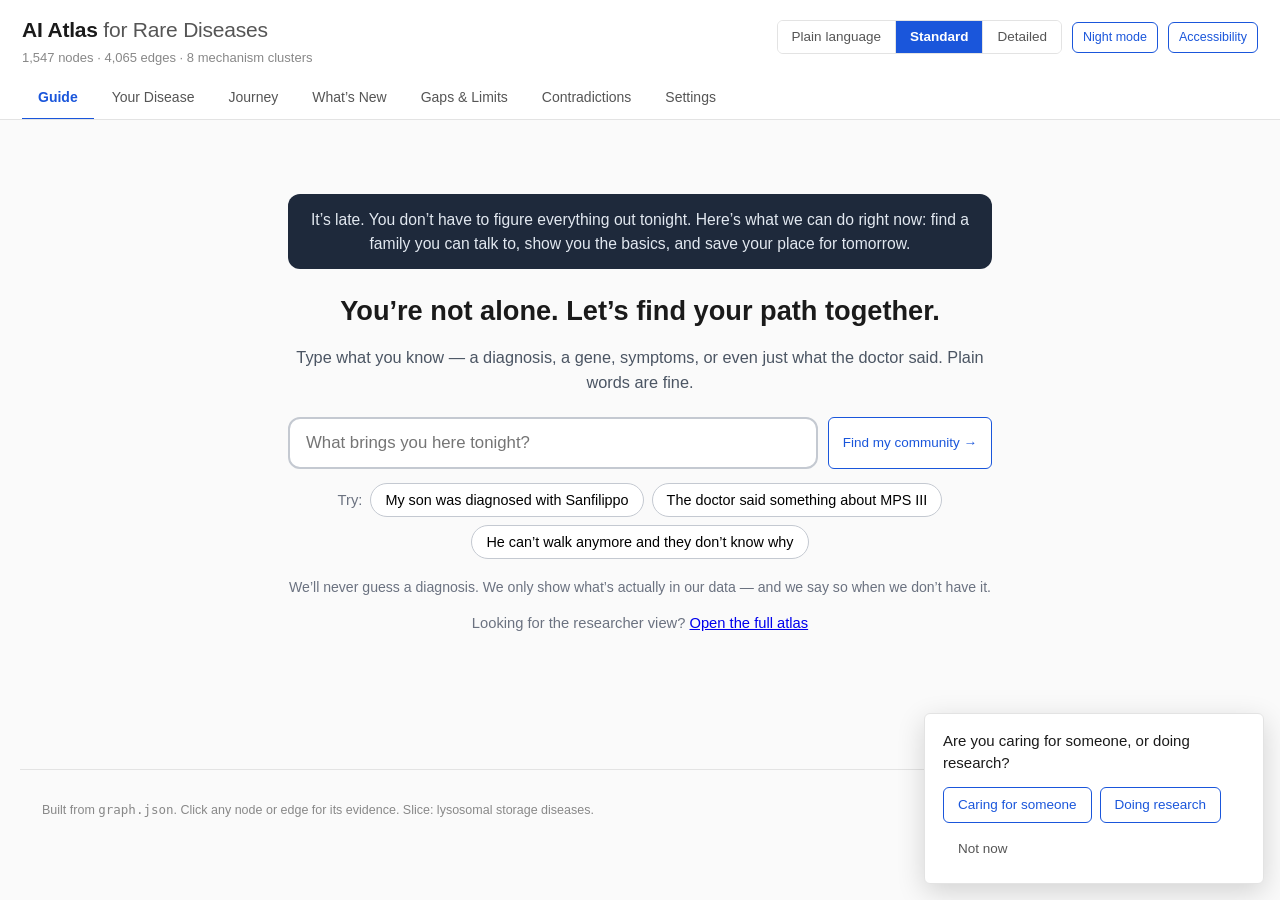
==== index.html @ 19da885e "watchdog: commit active UI polish (app.js, index.html, styles.css, views.js)" ====
<!DOCTYPE html>
<html lang="en">
<head>
<meta charset="utf-8">
<meta name="viewport" content="width=device-width, initial-scale=1">
<title>AI Atlas &mdash; Rare Diseases</title>
<meta name="description" content="An explorable knowledge graph of rare diseases: genes, mechanisms, trials, patient organizations, and one family's journey.">
<link rel="stylesheet" href="styles.css">
<script src="vendor/vis-network.min.js"></script>
</head>
<body>
<header class="topbar">
  <div class="topbar-row">
    <div class="brand">
      <h1>AI Atlas <span class="thin">for Rare Diseases</span></h1>
      <p class="tagline" id="graphMeta">Loading knowledge graph&hellip;</p>
    </div>
    <div class="header-controls">
      <div class="seg reading-seg" role="radiogroup" aria-label="Reading level">
        <button type="button" class="seg-btn" data-reading="plain" role="radio" aria-checked="false" title="Simplified wording for non-specialists">Plain language</button>
        <button type="button" class="seg-btn active" data-reading="standard" role="radio" aria-checked="true" title="Standard wording">Standard</button>
        <button type="button" class="seg-btn" data-reading="detailed" role="radio" aria-checked="false" title="Adds study types and dates">Detailed</button>
      </div>
      <button id="nightToggle" class="btn small" aria-pressed="false" title="Dark theme for nighttime reading">Night mode</button>
      <button id="a11yToggle" class="btn small" aria-pressed="false" title="Dyslexia-friendly text, focus mode, print view">Accessibility</button>
    </div>
  </div>
  <nav class="tabs" role="tablist" aria-label="Atlas views">
    <button type="button" role="tab" id="tab-guide" data-tab="guide" aria-controls="view-guide" class="active" aria-selected="true">Guide</button>
    <button type="button" role="tab" id="tab-action" data-tab="action" aria-controls="view-action" aria-selected="false">Your Disease</button>
    <button type="button" role="tab" id="tab-journey" data-tab="journey" aria-controls="view-journey" aria-selected="false">Journey</button>
    <button type="button" role="tab" id="tab-recent" data-tab="recent" aria-controls="view-recent" aria-selected="false">What&rsquo;s New</button>
    <button type="button" role="tab" id="tab-gaps" data-tab="gaps" aria-controls="view-gaps" aria-selected="false">Gaps &amp; Limits</button>
    <button type="button" role="tab" id="tab-contradictions" data-tab="contradictions" aria-controls="view-contradictions" aria-selected="false">Contradictions</button>
    <button type="button" role="tab" id="tab-explore" data-tab="explore" aria-controls="view-explore" aria-selected="false" hidden>Explore</button>
    <button type="button" role="tab" id="tab-clusters" data-tab="clusters" aria-controls="view-clusters" aria-selected="false" hidden>Clusters</button>
    <button type="button" role="tab" id="tab-endpoints" data-tab="endpoints" aria-controls="view-endpoints" aria-selected="false" hidden>Endpoints</button>
    <button type="button" role="tab" id="tab-whatif" data-tab="whatif" aria-controls="view-whatif" aria-selected="false" hidden>What If</button>
    <button type="button" role="tab" id="tab-impact" data-tab="impact" aria-controls="view-impact" aria-selected="false" hidden>Path to the Next Milestone</button>
    <button type="button" role="tab" id="tab-settings" data-tab="settings" aria-controls="view-settings" aria-selected="false">Settings</button>
  </nav>
</header>

<main>
  <!-- ============ GUIDE (zero-knowledge front door) ============ -->
  <section id="view-guide" class="view active" role="tabpanel" tabindex="0" aria-labelledby="tab-guide">
    <div id="guideBody" class="guide-body" aria-live="polite"></div>
  </section>

  <!-- ============ EXPLORE ============ -->
  <section id="view-explore" class="view" role="tabpanel" tabindex="0" aria-labelledby="tab-explore" hidden>
    <div class="searchbar">
      <input id="search" type="text" autocomplete="off" spellcheck="false"
             placeholder="Search diseases, genes, symptoms&hellip; (e.g. sanfilippo)" aria-label="Graph search">
      <div id="suggestions" class="suggestions" role="listbox" aria-label="Search suggestions" hidden></div>
    </div>
    <div class="explore-controls">
      <span class="control-label">Neighborhood:</span>
      <div class="seg" role="radiogroup" aria-label="Hop depth">
        <button id="hops1" class="seg-btn active" role="radio" aria-checked="true">1 hop</button>
        <button id="hops2" class="seg-btn" role="radio" aria-checked="false">2 hops</button>
      </div>
      <label class="check"><input type="checkbox" id="clusterOnly"> Cluster only</label>
      <label class="check" title="Show only literature edges published in the last 5 years"><input type="checkbox" id="recentOnly"> Last 5 years</label>
      <label class="check" title="Show only literature edges from randomized trials or meta-analyses"><input type="checkbox" id="strongOnly"> RCT or stronger</label>
      <span id="viewStats" class="view-stats" aria-live="polite"></span>
    </div>
    <div class="explore-grid">
      <div class="canvas-wrap">
        <div id="network" role="img" aria-label="Knowledge graph canvas. Use the search to explore nodes and connections."></div>
        <div id="loading" class="loading" role="status">Loading graph&hellip;</div><noscript><p>This atlas needs JavaScript to load the knowledge graph.</p></noscript>
      </div>
      <aside id="panel" class="panel" aria-live="polite">
        <p class="panel-hint">Search for a disease, gene, or symptom, then click any node or edge to inspect it.</p>
      </aside>
    </div>
  </section>

  <!-- ============ CLUSTERS ============ -->
  <section id="view-clusters" class="view" role="tabpanel" tabindex="0" aria-labelledby="tab-clusters" hidden>
    <p class="section-lede">Disease groups that share a reusable mechanism &mdash; the unit of cross-disease learning.</p>
    <div id="clusterCards" class="cards"></div>
    <hr class="section-div">
    <h2 class="subhead">Compare diseases</h2>
    <p class="section-lede">Pick up to 5 diseases to compare side by side &mdash; for scouting therapeutic opportunities.</p>
    <div id="comparePicker" class="compare-picker"></div>
    <div id="compareBody"></div>
    <hr class="section-div">
    <h2 class="subhead">Shared assets library</h2>
    <p class="section-lede">Registries, study designs, and other reusable research assets in the graph.</p>
    <div class="explore-controls">
      <input id="assetSearch" type="text" placeholder="Filter assets&hellip;" aria-label="Filter assets" aria-describedby="assetSearchHint" class="text-input"><span id="assetSearchHint" class="item-sub">Type to filter the asset list below.</span>
    </div>
    <div id="assetsBody" class="cards"></div>
    <hr class="section-div">
    <h2 class="subhead">Subway view <span class="item-sub">(optional)</span></h2>
    <p class="section-lede">The mechanism connections drawn as a transit map. Each line is a biological pathway; stations are diseases; <strong>transfer stations</strong> are diseases on more than one line, where mechanisms overlap and research may be shared.</p>
    <label class="check"><input type="checkbox" id="subwayToggle"> Show subway view</label>
    <div class="subway-legend" aria-label="Subway map legend: what the map does not mean">
      <strong>What this map does NOT mean</strong>
      <ul>
        <li>Lines are <strong>not</strong> treatment routes &mdash; a line only groups diseases that share a recorded biological mechanism.</li>
        <li>Intersections do <strong>not</strong> mean the diseases are biologically close or that a treatment for one will work for another.</li>
        <li>Distance on this map measures <strong>nothing</strong> about biology &mdash; it is only layout spacing.</li>
      </ul>
    </div>
    <div id="subwayInClusters" hidden>
      <div class="subway-grid">
        <div class="canvas-wrap subway-scroll">
          <div id="subwayMap" aria-label="Mechanism subway map"></div>
        </div>
        <aside id="subwayPanel" class="panel" aria-live="polite">
          <p class="panel-hint">Tap any station to see the disease, its lines, and connected researchers and trials.</p>
        </aside>
      </div>
    </div>
  </section>

  <!-- ============ PATIENT ACTION (Your Disease) ============ -->
  <section id="view-action" class="view" role="tabpanel" tabindex="0" aria-labelledby="tab-action" hidden>
    <div class="action-head">
      <label for="diseaseSelect" class="control-label">Disease</label>
      <select id="diseaseSelect"></select>
    </div>
    <div id="actionBody"></div>
  </section>

  <!-- ============ JOURNEY ============ -->
  <section id="view-journey" class="view" role="tabpanel" tabindex="0" aria-labelledby="tab-journey" hidden>
    <p class="section-lede">One family's path through the atlas: Maria is a mother whose child has Sanfilippo syndrome type A, the patient leader in this challenge. Her journey is the example &mdash; use &ldquo;Build a journey&rdquo; to trace any of the 16 diseases.</p>
    <div class="stepper-bar">
      <button id="prevStep" class="btn">&larr; Prev</button>
      <span id="stepCount" class="step-count">Step 1 of 8</span>
      <button id="nextStep" class="btn">Next &rarr;</button>
      <button id="buildJourneyBtn" class="btn" style="margin-left:auto">Build a journey for another disease</button>
    </div>
    <div id="journeyBuilder" class="journey-builder" hidden></div>
    <div id="stepDots" class="step-dots" role="tablist" aria-label="Journey steps"></div>
    <div class="journey-grid">
      <div class="canvas-wrap small">
        <div id="journeyNetwork" aria-label="Journey path canvas"></div>
      </div>
      <aside id="stepPanel" class="panel journey-panel"></aside>
    </div>
  </section>

  <!-- ============ 10x IMPACT (Path to the Next Milestone) ============ -->
  <section id="view-impact" class="view" role="tabpanel" tabindex="0" aria-labelledby="tab-impact" hidden>
    <div class="impact-wrap" id="impactBody">
      <p class="section-lede">Computing the 10&times; case&hellip;</p>
    </div>
  </section>

  <!-- ============ CONTRADICTIONS ============ -->
  <section id="view-contradictions" class="view" role="tabpanel" tabindex="0" aria-labelledby="tab-contradictions" hidden>
    <p class="section-lede">Where the science disagrees with itself. Each card shows the claim as recorded, why it is contested, and the source &mdash; so nobody mistakes a live debate for a settled fact.</p>
    <div id="contradictionBody" class="cards"></div>
  </section>

  <!-- ============ RECENT ============ -->
  <section id="view-recent" class="view" role="tabpanel" tabindex="0" aria-labelledby="tab-recent" hidden>
    <p class="section-lede">The newest evidence in the graph, by publication year. The atlas is a living record, not a snapshot.</p>
    <div class="explore-controls">
      <span class="control-label">Show findings from the last:</span>
      <div class="seg" role="radiogroup" aria-label="Year range">
        <button type="button" class="seg-btn" data-years="1" id="years1" role="radio" aria-checked="false">1 year</button>
        <button type="button" class="seg-btn" data-years="3" id="years3" role="radio" aria-checked="false">3 years</button>
        <button class="seg-btn active" data-years="5" role="radio" aria-checked="true">5 years</button>
      </div>
      <span id="recentStats" class="view-stats" aria-live="polite"></span>
    </div>
    <div id="recentBody"></div>
  </section>

  <!-- ============ GAPS ============ -->
  <section id="view-gaps" class="view" role="tabpanel" tabindex="0" aria-labelledby="tab-gaps" hidden>
    <p class="section-lede">Where the atlas is weak, thin, or silent. Absence of evidence is not evidence of absence &mdash; these gaps are shown plainly so nobody mistakes an empty search for a settled answer.</p>
    <div id="gapsBody"></div>
  </section>

  <!-- ============ WHAT IF (scenario planner) ============ -->
  <section id="view-whatif" class="view" role="tabpanel" tabindex="0" aria-labelledby="tab-whatif" hidden>
    <div id="whatifBody"></div>
  </section>
  <section id="view-endpoints" class="view" role="tabpanel" tabindex="0" aria-labelledby="tab-endpoints" hidden>
    <div id="endpointsBody"></div>
  </section>

  <!-- ============ SETTINGS ============ -->
  <section id="view-settings" class="view" role="tabpanel" tabindex="0" aria-labelledby="tab-settings" hidden>
    <h2 class="subhead">Settings</h2>
    <div class="card settings-card">
      <label class="switch-row" for="researchToggle">
        <span><strong>Show research tools</strong><br>
          <span class="item-sub">Parent mode (default) keeps the calm, plain-language views. Researcher mode adds Explore, Clusters, Endpoints, What If, and Path to the Next Milestone.</span>
        </span>
        <input type="checkbox" id="researchToggle" role="switch" aria-label="Show research tools">
      </label>
    </div>
    <p class="section-lede" id="modeNote"></p>
  </section>
</main>

<footer>
  <p>Built from <code>graph.json</code>. Click any node or edge for its evidence. <span id="footerStats" aria-live="polite"></span></p>
</footer>

<div id="glossTip" class="gloss-tip" role="tooltip" aria-live="polite" hidden></div>

<!-- First-visit mode prompt (non-blocking) -->
<div id="modePrompt" class="mode-prompt" role="dialog" aria-label="Choose how you use the atlas" hidden>
  <p class="mode-q">Are you caring for someone, or doing research?</p>
  <div class="btn-row">
    <button type="button" class="btn primary" data-mode-choice="parent">Caring for someone</button>
    <button type="button" class="btn" data-mode-choice="researcher">Doing research</button>
    <button type="button" class="btn ghost" data-mode-choice="dismiss">Not now</button>
  </div>
</div>

<!-- Gentle prompt when a parent-mode visitor requests a research tool -->
<div id="researchPrompt" class="mode-prompt" role="dialog" aria-label="This is a research tool" hidden>
  <p class="mode-q" id="researchPromptText">This is a research tool.</p>
  <p class="item-sub">Researcher mode adds Explore, Clusters, Endpoints, What If, and Path to the Next Milestone.</p>
  <div class="btn-row">
    <button type="button" class="btn primary" id="researchPromptEnable">Turn on researcher mode</button>
    <button type="button" class="btn ghost" id="researchPromptStay">Stay in parent mode</button>
  </div>
</div>

<script src="app.js"></script>
<script src="views.js"></script>
<script src="whatif.js"></script>
<script src="guide.js"></script>
<script src="endpoints.js"></script>
</body>
</html>
---- styles.css ----
/* Low-ink design: light background, thin borders, one accent color, system fonts. */
:root {
  --bg: #fafafa;
  --surface: #ffffff;
  --ink: #1a1a1a;
  --ink-soft: #555;
  --ink-faint: #888;
  --line: #e3e3e3;
  --accent: #1a56db;
  --accent-soft: #e8effc;
  --warn: #b45309;
  --contradict: #b91c1c;
  --radius: 6px;
  --font: -apple-system, BlinkMacSystemFont, "Segoe UI", Roboto, Helvetica, Arial, sans-serif;
}

* { box-sizing: border-box; }

body {
  margin: 0;
  font-family: var(--font);
  background: var(--bg);
  color: var(--ink);
  line-height: 1.5;
  font-size: 15px;
}

/* ---------- header ---------- */
.topbar {
  background: var(--surface);
  border-bottom: 1px solid var(--line);
  padding: 14px 22px 0;
}

.brand h1 { margin: 0; font-size: 21px; font-weight: 650; letter-spacing: -0.01em; }
.brand h1 .thin { font-weight: 400; color: var(--ink-soft); }
.tagline { margin: 2px 0 10px; color: var(--ink-faint); font-size: 13px; }

.tabs { display: flex; gap: 2px; }
.tabs button {
  border: 0;
  background: none;
  font: inherit;
  font-size: 14px;
  padding: 10px 16px;
  color: var(--ink-soft);
  cursor: pointer;
  border-bottom: 2px solid transparent;
  margin-bottom: -1px;
}
.tabs button:hover { color: var(--ink); }
.tabs button.active {
  color: var(--accent);
  border-bottom-color: var(--accent);
  font-weight: 600;
}

/* ---------- mode: settings, prompts, subway legend ---------- */

.settings-card { max-width: 640px; }
.switch-row {
  display: flex; align-items: flex-start; justify-content: space-between;
  gap: 16px; cursor: pointer;
}
.switch-row input[type="checkbox"] {
  width: 22px; height: 22px; flex: none; margin-top: 2px; accent-color: var(--accent);
}

.mode-prompt {
  position: fixed; right: 16px; bottom: 16px; z-index: 60;
  max-width: 340px; background: var(--surface); color: var(--ink);
  border: 1px solid var(--line); border-radius: var(--radius);
  box-shadow: 0 8px 28px rgba(0,0,0,0.16); padding: 16px 18px;
}
.mode-prompt .mode-q { margin: 0 0 10px; font-size: 15px; }
.mode-prompt .item-sub { margin: 0 0 10px; }
.btn.ghost { border-color: transparent; color: var(--ink-soft); }
.btn.ghost:hover { background: var(--accent-soft); color: var(--ink); }

.subway-legend {
  max-width: 72ch; margin: 10px 0 16px; padding: 12px 14px;
  border: 1px dashed var(--line); border-radius: var(--radius);
  background: var(--surface); font-size: 13.5px; color: var(--ink-soft);
}
.subway-legend ul { margin: 6px 0 0; padding-left: 20px; }
.subway-legend li { margin: 4px 0; }
#subwayInClusters { margin-top: 16px; }

/* ---------- layout ---------- */
main { max-width: 1240px; margin: 0 auto; padding: 18px 22px 40px; }
.view[hidden] { display: none; }
.section-lede { color: var(--ink-soft); margin: 4px 0 16px; max-width: 72ch; }

/* ---------- explore ---------- */
.searchbar { position: relative; max-width: 560px; margin-bottom: 10px; }
#search {
  width: 100%;
  font: inherit;
  padding: 10px 14px;
  border: 1px solid var(--line);
  border-radius: var(--radius);
  background: var(--surface);
}
#search:focus { outline: 2px solid var(--accent); outline-offset: -1px; border-color: var(--accent); }

.suggestions {
  position: absolute;
  top: 100%; left: 0; right: 0;
  background: var(--surface);
  border: 1px solid var(--line);
  border-top: 0;
  border-radius: 0 0 var(--radius) var(--radius);
  z-index: 20;
  max-height: 320px;
  overflow-y: auto;
}
.sug {
  display: block; width: 100%; text-align: left;
  border: 0; background: none; font: inherit;
  padding: 8px 14px; cursor: pointer;
}
.sug:hover, .sug.highlight { background: var(--accent-soft); }
.sug .sug-name { font-weight: 600; }
.sug .sug-sub { color: var(--ink-faint); font-size: 12.5px; margin-left: 8px; }
.sug .sug-type {
  font-size: 11px; text-transform: uppercase; letter-spacing: 0.04em;
  color: var(--ink-faint); float: right; margin-top: 3px;
}

.explore-controls {
  display: flex; align-items: center; gap: 14px; flex-wrap: wrap;
  margin-bottom: 12px; font-size: 14px;
}
.control-label { color: var(--ink-soft); font-size: 13px; }
.seg { display: inline-flex; border: 1px solid var(--line); border-radius: var(--radius); overflow: hidden; }
.seg-btn {
  border: 0; background: var(--surface); font: inherit; font-size: 13.5px;
  padding: 6px 14px; cursor: pointer; color: var(--ink-soft);
}
.seg-btn + .seg-btn { border-left: 1px solid var(--line); }
.seg-btn.active { background: var(--accent); color: #fff; font-weight: 600; }
.check { display: inline-flex; align-items: center; gap: 6px; color: var(--ink-soft); font-size: 13.5px; cursor: pointer; }
.view-stats { color: var(--ink-faint); font-size: 13px; margin-left: auto; }

.explore-grid { display: grid; grid-template-columns: 1fr 330px; gap: 14px; }
.canvas-wrap {
  position: relative;
  background: var(--surface);
  border: 1px solid var(--line);
  border-radius: var(--radius);
  min-height: 560px;
}
#network { width: 100%; height: 560px; }
.canvas-wrap.small { min-height: 320px; }
#journeyNetwork { width: 100%; height: 320px; }
.loading {
  position: absolute; inset: 0;
  display: flex; align-items: center; justify-content: center;
  color: var(--ink-faint);
}

/* ---------- side panel ---------- */
.panel {
  background: var(--surface);
  border: 1px solid var(--line);
  border-radius: var(--radius);
  padding: 16px;
  max-height: 620px;
  overflow-y: auto;
  font-size: 14px;
}
.panel-hint { color: var(--ink-faint); margin: 0; }
.panel h2 { margin: 0 0 4px; font-size: 18px; }
.panel h3 { font-size: 13px; text-transform: uppercase; letter-spacing: 0.05em; color: var(--ink-faint); margin: 16px 0 6px; }
.badge {
  display: inline-block;
  font-size: 11.5px; font-weight: 600;
  padding: 2px 8px; border-radius: 999px;
  background: #eef1f4; color: var(--ink-soft);
  margin-bottom: 8px;
}
.badge.conf-high { background: #e6f4ea; color: #166534; }
.badge.conf-medium { background: #fef3c7; color: #92400e; }
.badge.conf-low { background: #f1f1f1; color: var(--ink-soft); }
.badge.warn { background: #fee2e2; color: var(--contradict); }
.panel .desc { color: var(--ink-soft); margin: 6px 0 10px; }
.syn-list { display: flex; flex-wrap: wrap; gap: 6px; margin: 0; padding: 0; list-style: none; }
.syn-list li {
  font-size: 12.5px; background: #f3f4f6; color: var(--ink-soft);
  padding: 2px 8px; border-radius: 999px;
}
.kv { display: grid; grid-template-columns: 92px 1fr; gap: 4px 10px; margin: 6px 0; }
.kv dt { color: var(--ink-faint); font-size: 12.5px; }
.kv dd { margin: 0; }
.kv a { color: var(--accent); }
.edge-row {
  display: block; width: 100%; text-align: left;
  border: 0; border-top: 1px solid var(--line);
  background: none; font: inherit; font-size: 13.5px;
  padding: 8px 2px; cursor: pointer; color: var(--ink);
}
.edge-row:hover { background: var(--accent-soft); }
.edge-row .rel { font-weight: 600; }
.edge-row .via { color: var(--ink-faint); font-size: 12.5px; }
.rel-group { margin-bottom: 4px; }
.rel-group > .rel-head { font-weight: 600; font-size: 13px; margin: 10px 0 2px; color: var(--ink-soft); }

/* ---------- clusters ---------- */
.cards { display: grid; grid-template-columns: repeat(auto-fill, minmax(300px, 1fr)); gap: 14px; }
.card {
  background: var(--surface);
  border: 1px solid var(--line);
  border-radius: var(--radius);
  padding: 16px;
}
.card h2 { margin: 0 0 4px; font-size: 16px; }
.card .count { color: var(--ink-faint); font-size: 13px; margin-bottom: 8px; }
.card p { margin: 6px 0; font-size: 13.5px; color: var(--ink-soft); }
.card .kv-line { font-size: 13.5px; margin: 6px 0; }
.card .kv-line strong { font-weight: 600; }
.btn {
  font: inherit; font-size: 13.5px;
  background: var(--surface); color: var(--accent);
  border: 1px solid var(--accent);
  border-radius: var(--radius);
  padding: 7px 14px; cursor: pointer;
}
.btn:hover { background: var(--accent-soft); }
.btn:disabled { color: var(--ink-faint); border-color: var(--line); cursor: default; background: none; }
.card .btn { margin-top: 10px; }

/* ---------- patient action ---------- */
.action-head { display: flex; align-items: center; gap: 12px; margin-bottom: 16px; }
#diseaseSelect { font: inherit; padding: 8px 12px; border: 1px solid var(--line); border-radius: var(--radius); max-width: 480px; }
.therapy-banner {
  border-left: 4px solid var(--accent);
  background: var(--surface);
  border-top: 1px solid var(--line); border-right: 1px solid var(--line); border-bottom: 1px solid var(--line);
  border-radius: 0 var(--radius) var(--radius) 0;
  padding: 12px 16px; margin-bottom: 18px;
  font-size: 14px;
}
.therapy-banner strong { display: block; margin-bottom: 4px; }
.action-grid { display: grid; grid-template-columns: repeat(auto-fill, minmax(320px, 1fr)); gap: 14px; }
.action-card {
  background: var(--surface); border: 1px solid var(--line);
  border-radius: var(--radius); padding: 16px;
}
.action-card h2 { margin: 0 0 8px; font-size: 16px; }
.action-item { border-top: 1px solid var(--line); padding: 10px 0; font-size: 13.5px; }
.action-item:first-of-type { border-top: 0; padding-top: 2px; }
.action-item .item-title { font-weight: 600; }
.action-item .item-sub { color: var(--ink-soft); font-size: 12.5px; margin-top: 2px; }
.action-item a { color: var(--accent); }
.status {
  display: inline-block; font-size: 11px; font-weight: 700;
  padding: 2px 8px; border-radius: 999px; margin-left: 6px;
  text-transform: uppercase; letter-spacing: 0.03em;
}
.status.recruiting { background: #e6f4ea; color: #166534; }
.status.notrecruiting { background: #f1f1f1; color: var(--ink-soft); }
.gap-list { margin: 6px 0; padding-left: 18px; font-size: 13.5px; color: var(--ink-soft); }
.gap-list li { margin-bottom: 6px; }

/* ---------- journey ---------- */
.stepper-bar { display: flex; align-items: center; gap: 12px; margin-bottom: 10px; }
.step-count { font-weight: 600; font-size: 14px; }
.step-dots { display: flex; gap: 6px; margin-bottom: 12px; flex-wrap: wrap; }
.dot {
  width: 30px; height: 30px; border-radius: 50%;
  border: 1px solid var(--line); background: var(--surface);
  font: inherit; font-size: 12.5px; color: var(--ink-soft); cursor: pointer;
  display: flex; align-items: center; justify-content: center;
}
.dot.done { background: #eef1f4; color: var(--ink-soft); }
.dot.current { background: var(--accent); border-color: var(--accent); color: #fff; font-weight: 700; }
.journey-grid { display: grid; grid-template-columns: 1fr 380px; gap: 14px; }
.journey-panel .why { font-size: 15px; margin: 8px 0; }
.edge-note-box {
  background: var(--bg); border: 1px solid var(--line);
  border-radius: var(--radius); padding: 10px 12px; font-size: 13.5px; color: var(--ink-soft);
}

footer {
  max-width: 1240px; margin: 0 auto; padding: 18px 22px 30px;
  color: var(--ink-faint); font-size: 12.5px;
  border-top: 1px solid var(--line);
}

@media (max-width: 900px) {
  .explore-grid, .journey-grid { grid-template-columns: 1fr; }
  .panel { max-height: none; }
}

/* verbatim source quote in edge panel */
.quote {
  font-style: italic;
  border-left: 3px solid var(--accent);
  padding-left: 10px;
  color: var(--ink-soft);
}

/* plain-language confidence + limitation callouts (fix track, 2026-10-03) */
.conf-plain { font-size: 13px; color: var(--ink-soft); }
.limit-callout {
  margin: 10px 0; padding: 10px 12px;
  border-left: 3px solid #d97777; background: #fef2f2;
  font-size: 13px; color: #7f1d1d; border-radius: 0 6px 6px 0;
}
.limit-callout strong { color: #991b1b; }

/* 10x impact tab */
.impact-wrap { max-width: 900px; }
.gantt { margin: 18px 0; }
.gantt-row { display: flex; align-items: center; margin: 8px 0; gap: 10px; }
.gantt-label { width: 220px; font-size: 13.5px; text-align: right; color: var(--ink-soft); }
.gantt-track { flex: 1; height: 26px; background: #f1f1f1; border-radius: 6px; position: relative; }
.gantt-bar { position: absolute; top: 0; height: 26px; border-radius: 6px; }
.gantt-bar.baseline { background: #94a3b8; }
.gantt-bar.proposed { background: var(--accent); }
.gantt-years { width: 90px; font-size: 13px; font-weight: 600; }
.assume-list { font-size: 13.5px; color: var(--ink-soft); }
.assume-list li { margin: 6px 0; }
.fayuvi-alert {
  margin: 12px 0; padding: 12px 14px; border-radius: 8px;
  background: #eff6ff; border: 1px solid #bfdbfe; font-size: 14px;
}
.fayuvi-alert strong { color: #1e40af; }
.excluded-list li { margin: 5px 0; }

/* ============ UI-track additions (views.js) ============ */

/* ---------- header controls ---------- */
.topbar-row { display: flex; align-items: flex-start; justify-content: space-between; gap: 16px; flex-wrap: wrap; }
.header-controls { display: flex; align-items: center; gap: 10px; flex-wrap: wrap; padding-top: 6px; }
.btn.small { font-size: 12.5px; padding: 5px 10px; }
.tabs { overflow-x: auto; scrollbar-width: thin; }
.tabs button { white-space: nowrap; }

/* ---------- persona landing ---------- */
.start-q { font-size: 22px; margin: 6px 0 16px; }
.persona-grid { display: grid; grid-template-columns: repeat(auto-fill, minmax(260px, 1fr)); gap: 14px; margin-bottom: 20px; }
.persona-card h2 { font-size: 16px; }
.guided-box { background: var(--surface); border: 1px solid var(--line); border-radius: var(--radius); padding: 18px; margin-bottom: 20px; }
.guided-box h3 { margin-top: 0; }
.devon-card { border-top: 1px solid var(--line); margin-top: 14px; padding-top: 12px; }
.devon-card h3 { margin: 0 0 6px; font-size: 19px; }
.medical-note { font-size: 12.5px; color: var(--ink-faint); font-style: italic; }
.fact-list { margin: 8px 0; padding-left: 20px; font-size: 14px; }
.fact-list li { margin: 4px 0; }
.btn-row { display: flex; gap: 8px; flex-wrap: wrap; margin-top: 12px; }

/* ---------- contradiction explorer ---------- */
.contra-card h3 { font-size: 13px; text-transform: uppercase; letter-spacing: 0.05em; color: var(--ink-faint); margin: 14px 0 6px; }
.contra-card .quote { margin: 6px 0; }

/* ---------- recent feed ---------- */
.year-head { font-size: 17px; margin: 20px 0 8px; }
.year-head .count { color: var(--ink-faint); font-weight: 400; font-size: 13px; }
.feed { display: grid; gap: 10px; margin-bottom: 8px; }
.feed-item { background: var(--surface); border: 1px solid var(--line); border-radius: var(--radius); padding: 12px 14px; }
.feed-title { font-weight: 600; font-size: 14px; }
.small-quote { font-size: 13px; margin: 8px 0 0; }

/* ---------- explainer cards ---------- */
.explainer { background: var(--accent-soft); border: 1px solid #c9d9f7; border-radius: var(--radius); padding: 12px 14px; margin-bottom: 12px; }
.explainer h3 { margin: 0 0 6px !important; }
.explainer-one { font-size: 15px; font-weight: 600; margin: 0 0 8px; color: var(--ink); }
.explainer p { font-size: 13.5px; margin: 6px 0; color: var(--ink-soft); }
.explainer-caveat { border-left: 3px solid #d97777; padding-left: 10px; }

/* ---------- confidence thermometer ---------- */
.thermo { margin-bottom: 12px; }
.thermo-track { height: 10px; background: #eef1f4; border-radius: 999px; overflow: hidden; }
.thermo-fill { height: 100%; border-radius: 999px; }
.thermo-high { background: #16a34a; }
.thermo-med { background: #d97706; }
.thermo-low { background: #9ca3af; }
.thermo-cracked { background: repeating-linear-gradient(45deg, #b91c1c, #b91c1c 6px, #fca5a5 6px, #fca5a5 12px); }
.thermo-label { font-size: 12.5px; color: var(--ink-soft); margin-top: 4px; }

/* ---------- verification details ---------- */
.verify { margin: 0 0 12px; font-size: 13px; border: 1px solid var(--line); border-radius: var(--radius); padding: 8px 12px; background: var(--surface); }
.verify summary { cursor: pointer; font-weight: 600; color: var(--accent); }

/* ---------- family stories ---------- */
.story-box { margin-top: 14px; padding: 12px; border: 1px dashed var(--line); border-radius: var(--radius); background: var(--bg); }
.story-heart { color: #b91c1c; font-size: 18px; }

/* ---------- outreach composer ---------- */
.outreach { margin-top: 14px; border: 1px solid var(--line); border-radius: var(--radius); padding: 8px 12px; background: var(--surface); }
.outreach summary { cursor: pointer; font-weight: 600; color: var(--accent); }
.outreach-text { width: 100%; font: inherit; font-size: 13px; border: 1px solid var(--line); border-radius: var(--radius); padding: 10px; margin: 8px 0; white-space: pre-wrap; }

/* ---------- subway map ---------- */
.subway-grid { display: grid; grid-template-columns: 1fr 330px; gap: 14px; }
.subway-scroll { overflow-x: auto; min-height: 0; }
#subwayMap { padding: 10px; }
.subway-svg { display: block; height: auto; max-width: none; }
.station { cursor: pointer; }
.station:focus { outline: 2px solid var(--accent); outline-offset: 2px; }
.station-label { font-size: 12px; fill: var(--ink-soft); font-family: var(--font); }
.line-label { font-size: 13px; font-weight: 600; font-family: var(--font); }
.subway-line { cursor: default; }

/* ---------- comparator ---------- */
.compare-picker { margin-bottom: 14px; }
.compare-list { display: flex; flex-wrap: wrap; gap: 8px 16px; margin-bottom: 10px; }
.table-scroll { overflow-x: auto; }
.compare-table { border-collapse: collapse; width: 100%; font-size: 13.5px; background: var(--surface); }
.compare-table th, .compare-table td { border: 1px solid var(--line); padding: 8px 10px; text-align: left; vertical-align: top; }
.compare-table thead th { background: var(--accent-soft); }
.compare-table tbody th { background: var(--bg); white-space: nowrap; }

/* ---------- eligibility helper ---------- */
.elig-btn { margin-top: 8px; }
.elig-box { margin-top: 10px; padding: 12px; background: var(--bg); border: 1px solid var(--line); border-radius: var(--radius); }
.elig-q { display: block; margin: 8px 0; font-size: 13.5px; }
.text-input { font: inherit; padding: 7px 10px; border: 1px solid var(--line); border-radius: var(--radius); }

/* ---------- journey builder ---------- */
.journey-builder { background: var(--surface); border: 1px solid var(--line); border-radius: var(--radius); padding: 16px; margin-bottom: 14px; }
.journey-builder h3 { margin-top: 0; }
.journey-built h3 { font-size: 14px; margin: 14px 0 6px; color: var(--ink); }
.section-div { border: 0; border-top: 1px solid var(--line); margin: 26px 0; }
.subhead { font-size: 18px; margin: 0 0 4px; }

/* ---------- glossary ---------- */
.gloss { border-bottom: 2px dotted var(--accent); cursor: help; }
.gloss-tip {
  position: absolute; z-index: 100; max-width: 320px;
  background: var(--ink); color: #fff; border-radius: 8px; padding: 12px 14px;
  font-size: 13.5px; box-shadow: 0 6px 24px rgba(0,0,0,.25);
}
.gloss-tip strong { text-transform: capitalize; }
.gloss-tip p { margin: 6px 0 10px; }
.gloss-tip .btn { border-color: #fff; color: #fff; background: transparent; }

/* ---------- accessibility panel ---------- */
.a11y-panel { background: var(--surface); border-top: 1px solid var(--line); padding: 12px 22px; display: flex; flex-direction: column; gap: 8px; }
.a11y-panel[hidden] { display: none; }
.a11y-panel h3 { margin: 0; font-size: 14px; }
body.a11y-dys { --font: Verdana, Tahoma, "Segoe UI", sans-serif; letter-spacing: 0.02em; word-spacing: 0.08em; line-height: 1.7; }
body.a11y-motion * { animation: none !important; transition: none !important; }
body.a11y-focus .tabs, body.a11y-focus footer, body.a11y-focus .header-controls { display: none; }
body.a11y-focus main { max-width: 760px; }

/* ---------- night mode ---------- */
body.dark {
  --bg: #16181d; --surface: #1e2128; --ink: #e8eaf0; --ink-soft: #b9bdc9;
  --ink-faint: #8a8f9e; --line: #2e323c; --accent: #7aa2f7; --accent-soft: #232b45;
}
body.dark .sug .sug-name { color: var(--ink); }
body.dark .thermo-track { background: #2e323c; }
body.dark .quote { color: var(--ink-soft); }
body.dark .limit-callout { background: #2a1d1d; }
body.dark .explainer { background: #232b45; border-color: #33406b; }
body.dark .explainer-one { color: var(--ink); }

/* ---------- mobile pass (2am phone) ---------- */
@media (max-width: 700px) {
  .topbar { padding: 10px 14px 0; }
  .brand h1 { font-size: 18px; }
  .header-controls { padding-top: 0; }
  .reading-seg .seg-btn { padding: 6px 8px; font-size: 12px; }
  .tabs button { padding: 10px 12px; font-size: 13px; }
  main { padding: 12px 14px 30px; }
  #search { font-size: 16px; padding: 12px 14px; }
  .btn, .sug, .dot, .seg-btn { min-height: 44px; }
  .seg-btn { display: inline-flex; align-items: center; }
  .explore-grid, .journey-grid, .subway-grid { grid-template-columns: 1fr; }
  #network { height: 420px; }
  .canvas-wrap { min-height: 420px; }
  .persona-grid { grid-template-columns: 1fr; }
  .panel { max-height: none; }
  .gantt-label { width: 120px; font-size: 12px; }
  .station-label { font-size: 11px; }
  .kv { grid-template-columns: 80px 1fr; }
  footer { padding: 14px; }
}

/* ---------- print ---------- */
@media print {
  .topbar nav, .header-controls, .canvas-wrap, .stepper-bar, #stepDots,
  .a11y-panel, footer, .btn, .elig-box, .outreach { display: none !important; }
  body { font-size: 12pt; background: #fff; }
  main { max-width: 100%; }
  .panel, .card { break-inside: avoid; }
  /* Dossier print: one clean document, nothing interactive, no dark blocks. */
  .guide-back, .guide-bridge, .guide-btnrow { display: none !important; }
  #guideExportDoc { color: #000; background: #fff !important; max-width: 100%; }
  #guideExportDoc .guide-night, #guideExportDoc .guide-nextstep { background: #fff !important; color: #000; border: 1px solid #999; }
  #guideExportDoc a { color: #000; text-decoration: none; }
  #guideExportDoc h2.guide-h { break-after: avoid; }
  #guideExportDoc h3.guide-h3 { break-after: avoid; margin-top: 1.2em; }
  #guideExportDoc ul.guide-list li { break-inside: avoid; }
}

/* ---------------- What If scenario planner ---------------- */
.wi-scenario { margin-top: 1.2rem; }
.wi-title { font-size: 1.25rem; margin: 0 0 0.4rem; }
.wi-scenario h4 { margin: 1.4rem 0 0.5rem; font-size: 1.02rem; }
.wi-item { border: 1px solid #e2e5ea; border-radius: 8px; padding: 0.6rem 0.8rem; margin: 0.4rem 0; background: #fbfcfe; }
.wi-sub { color: #5b6472; font-size: 0.9rem; margin-top: 0.25rem; }
.wi-person { border-left: 3px solid #0d9488; padding: 0.5rem 0.8rem; margin: 0.5rem 0; background: #f7fefe; }
.wi-contact-note { color: #8a6d1b; font-size: 0.85rem; margin-top: 0.3rem; font-style: italic; }
.wi-note { color: #445; font-size: 0.92rem; background: #f4f6fa; border-radius: 6px; padding: 0.5rem 0.7rem; margin: 0.6rem 0; }
.wi-unknown { color: #8a6d1b; font-style: italic; }
.wi-active-note { color: #0d6e5f; font-weight: 600; margin-top: 0.8rem; }
.wi-export { margin-top: 1.6rem; display: flex; gap: 1rem; align-items: center; flex-wrap: wrap; }
.compare-table { width: 100%; border-collapse: collapse; margin: 0.8rem 0; font-size: 0.93rem; }
.compare-table th, .compare-table td { border: 1px solid #e2e5ea; padding: 0.5rem 0.7rem; text-align: left; vertical-align: top; }
.compare-table thead th { background: #f1f4f9; }
.compare-table td.wi-unknown { background: #fffdf4; }
.ref { color: #5b6472; font-size: 0.85rem; }

/* ============ GUIDE (zero-knowledge front door) ============ */
.guide-body { max-width: 760px; margin: 0 auto; padding: 8px 16px 48px; }
.guide-hero { text-align: center; padding: 48px 12px 32px; }
.guide-h { font-size: 1.7rem; line-height: 1.3; margin: 0 0 12px; font-weight: 700; }
.guide-h .hl { color: #1a56db; }
.guide-sub { color: #4b5563; font-size: 1.02rem; line-height: 1.55; }
.guide-night { background: #1e293b; color: #e2e8f0; border-radius: 12px; padding: 14px 18px; margin-bottom: 24px; font-size: .98rem; line-height: 1.5; }
.guide-searchrow { display: flex; gap: 10px; margin: 22px 0 14px; }
.guide-searchrow input { flex: 1; font-size: 1.05rem; padding: 14px 16px; border: 2px solid #c4c9d1; border-radius: 12px; }
.guide-searchrow input:focus { outline: none; border-color: #1a56db; }
.guide-examples { display: flex; flex-wrap: wrap; gap: 8px; align-items: center; justify-content: center; margin-bottom: 18px; color: #6b7280; font-size: .92rem; }
.chip { border: 1px solid #c4c9d1; background: #fff; border-radius: 999px; padding: 8px 14px; font-size: .9rem; cursor: pointer; }
.chip:hover { border-color: #1a56db; color: #1a56db; }
.guide-fine { color: #6b7280; font-size: .88rem; line-height: 1.5; }
.guide-alt { margin-top: 14px; font-size: .92rem; color: #6b7280; }
.guide-pane { padding: 12px 4px 32px; }
.guide-back { background: none; border: none; color: #1a56db; cursor: pointer; font-size: .95rem; padding: 6px 0; }
.guide-ground { background: #f0f6ff; border-left: 4px solid #1a56db; border-radius: 8px; padding: 14px 18px; margin: 18px 0; }
.guide-ground p { margin: 6px 0; line-height: 1.55; }
.guide-h3 { font-size: 1.15rem; margin: 24px 0 10px; }
.guide-checks { display: grid; gap: 10px; margin: 12px 0 18px; }
.guide-check { display: flex; gap: 10px; align-items: flex-start; background: #fff; border: 1px solid #e5e7eb; border-radius: 10px; padding: 12px 14px; cursor: pointer; font-size: 1rem; }
.guide-check input { width: 20px; height: 20px; margin-top: 2px; }
.guide-btnrow { display: flex; flex-wrap: wrap; gap: 10px; margin: 16px 0; }
.guide-cands { display: grid; gap: 12px; margin: 16px 0; }
.guide-cand { text-align: left; background: #fff; border: 2px solid #e5e7eb; border-radius: 12px; padding: 16px 18px; cursor: pointer; display: grid; gap: 6px; }
.guide-cand:hover { border-color: #1a56db; }
.guide-cand strong { font-size: 1.1rem; }
.guide-cand-ph { color: #4b5563; font-size: .93rem; }
.guide-cand-n { color: #1a56db; font-size: .9rem; }
/* Symptom comparison (Build B): calm, roomy, one idea per card. */
.guide-compare { background: #f8fafc; border: 1px solid #e2e8f0; border-radius: 14px; padding: 18px; margin: 18px 0; }
.guide-compare-shared { background: #fff; border: 1px solid #e2e8f0; border-radius: 10px; padding: 12px 14px; margin: 10px 0 14px; font-size: .95rem; line-height: 1.55; }
.guide-compare-cards { display: grid; gap: 12px; }
.guide-compare-card { background: #fff; border: 2px solid #e5e7eb; border-radius: 12px; padding: 16px 18px; display: grid; gap: 8px; }
.guide-compare-card strong { font-size: 1.08rem; }
.guide-compare-diff { color: #4b5563; font-size: .93rem; line-height: 1.5; }
.guide-compare-why { color: #1e3a5f; font-size: .93rem; line-height: 1.5; }
.guide-compare-card .btn { justify-self: start; padding: 12px 20px; font-size: 1rem; }
.guide-nextstep { background: #fefce8; border: 1px solid #fde68a; border-radius: 10px; padding: 14px 18px; margin: 16px 0; line-height: 1.55; }
.guide-cards { display: grid; grid-template-columns: 1fr 1fr; gap: 12px; margin: 14px 0 20px; }
.guide-card { display: grid; gap: 6px; text-align: left; background: #fff; border: 2px solid #e5e7eb; border-radius: 14px; padding: 18px; cursor: pointer; }
.guide-card:hover { border-color: #1a56db; }
.gc-emoji { font-size: 1.6rem; }
.guide-card strong { font-size: 1.05rem; }
.guide-card span:last-child { color: #6b7280; font-size: .9rem; }
.guide-org { background: #fff; border: 1px solid #e5e7eb; border-radius: 12px; padding: 16px 18px; margin: 12px 0; }
.guide-org strong { font-size: 1.08rem; display: block; margin-bottom: 4px; }
.guide-org p { color: #4b5563; margin: 8px 0 12px; line-height: 1.5; }
.verified { display: inline-block; background: #ecfdf5; color: #047857; font-size: .82rem; border-radius: 999px; padding: 3px 10px; margin-left: 8px; }
.guide-safety { background: #f9fafb; border-radius: 10px; padding: 12px 16px; margin: 18px 0; font-size: .9rem; color: #4b5563; line-height: 1.55; }
.guide-list { line-height: 1.7; padding-left: 20px; }
.guide-list li { margin-bottom: 8px; }
.guide-trial { background: #fff; border: 1px solid #e5e7eb; border-radius: 12px; padding: 16px 18px; margin: 12px 0; }
.guide-trial strong { display: block; margin-bottom: 4px; }
.guide-trial-meta { color: #1a56db; font-size: .88rem; display: block; margin-bottom: 6px; }
.guide-honesty { background: #fff7ed; border: 1px solid #fed7aa; border-radius: 10px; padding: 14px 18px; margin: 20px 0; line-height: 1.6; }
.guide-conn { background: #fff; border: 1px solid #e5e7eb; border-radius: 12px; padding: 16px 18px; margin: 12px 0; }
.guide-conn strong { font-size: 1.05rem; }
.guide-conn p { margin: 8px 0; line-height: 1.55; }
.guide-bridge { border-top: 1px solid #e5e7eb; margin-top: 28px; padding-top: 18px; }
.guide-bridge p { color: #6b7280; font-size: .93rem; }
.guide-bridge-btns { display: flex; flex-wrap: wrap; gap: 8px; }
@media (max-width: 700px) {
  .guide-cards { grid-template-columns: 1fr; }
  .guide-searchrow { flex-direction: column; }
  .guide-hero { padding: 28px 8px 20px; }
  .guide-h { font-size: 1.45rem; }
}

/* ---- Endpoints lens ---- */
.ep-caveat-banner { background: #fff7e6; border: 1px solid #f0d48a; border-radius: 8px; padding: 0.7rem 0.9rem; margin: 0 0 1rem; font-size: 0.95rem; }
.ep-deriv { font-size: 0.82rem; color: #5b6472; font-style: italic; }
.ep-chips { display: flex; flex-wrap: wrap; gap: 6px; margin: 6px 0; }
.ep-chip { background: #eef4ff; border: 1px solid #c9dcff; border-radius: 20px; padding: 2px 10px; font-size: 0.82rem; cursor: default; }
.ep-caveat { background: #fff7e6; border-left: 3px solid #e0a82e; padding: 0.4rem 0.7rem; border-radius: 0 6px 6px 0; }
.ep-card h2 { font-size: 15px; }
.ep-pick { font-size: 1rem; padding: 0.5rem; border-radius: 6px; border: 1px solid #c9cfd8; max-width: 100%; }
.ep-matrix-wrap { overflow-x: auto; margin: 0.6rem 0 1.2rem; }
table.ep-matrix { border-collapse: collapse; font-size: 0.8rem; }
table.ep-matrix th, table.ep-matrix td { border: 1px solid #e2e5ea; padding: 4px 7px; text-align: center; white-space: nowrap; }
table.ep-matrix th:first-child, table.ep-matrix td:first-child { text-align: left; position: sticky; left: 0; background: #fff; max-width: 260px; white-space: normal; }
table.ep-matrix td.on { background: #e6f7f3; font-weight: 700; color: #0d6e5f; }
table.ep-matrix thead th { background: #f4f6fa; font-size: 0.72rem; }
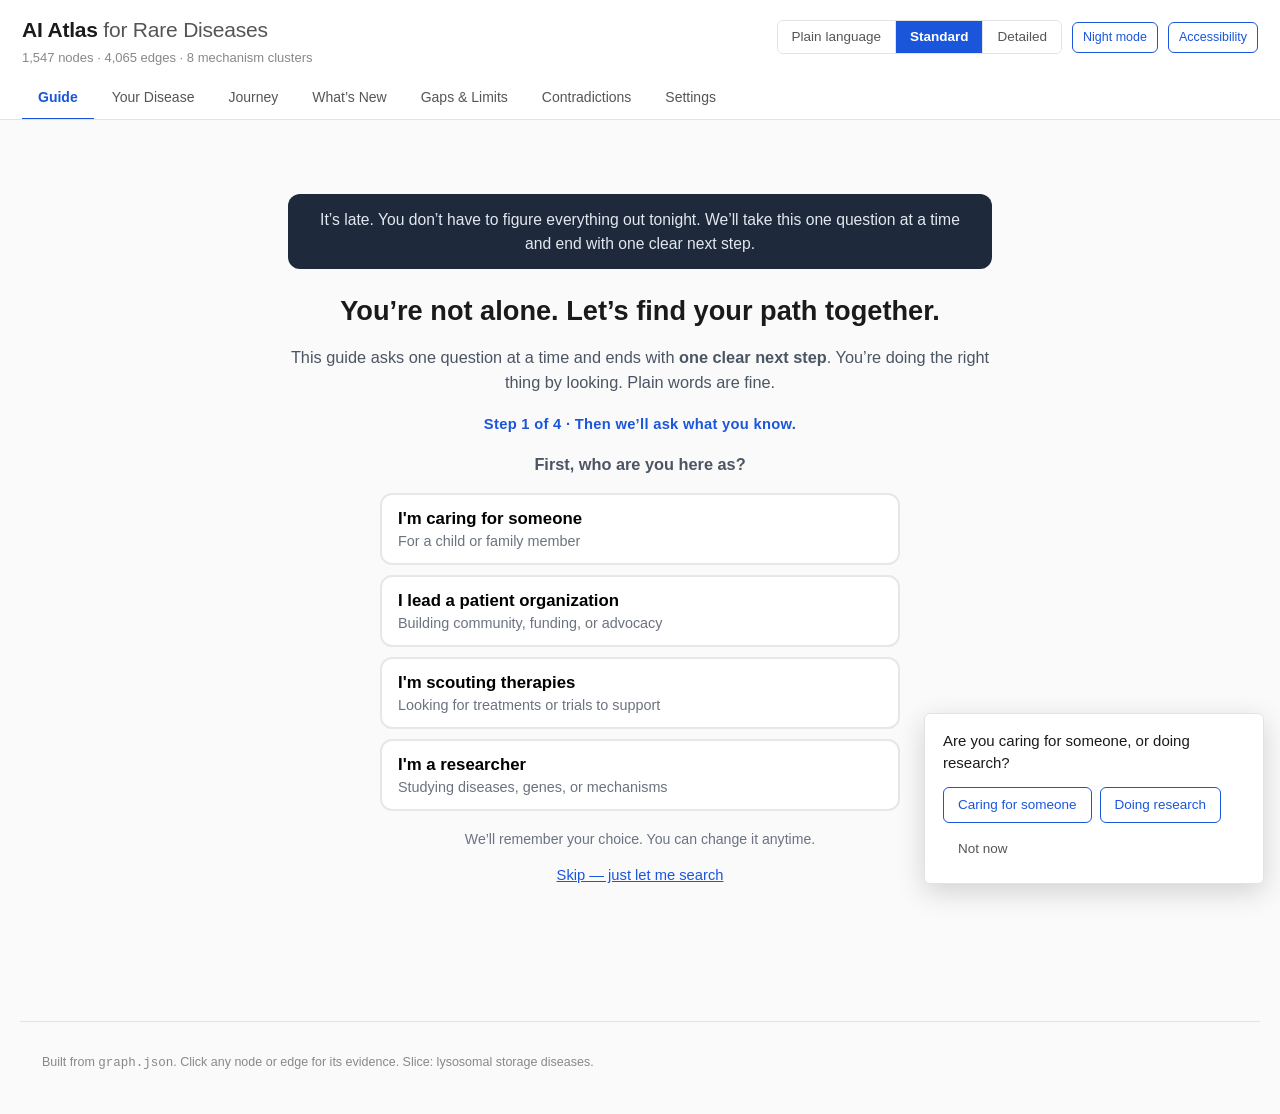
==== commit 2f346465: "build3: reorder Your Disease page by urgency (status banner, care, recent, treatment, orgs, trials, " ====
--- a/index.html
+++ b/index.html
@@ -121,6 +121,7 @@
     <div class="action-head">
       <label for="diseaseSelect" class="control-label">Disease</label>
       <select id="diseaseSelect"></select>
+      <button id="actionPrint" class="btn primary" type="button">Print this page (dossier)</button>
     </div>
     <div id="actionBody"></div>
   </section>
--- a/styles.css
+++ b/styles.css
@@ -598,3 +598,61 @@
 table.ep-matrix th:first-child, table.ep-matrix td:first-child { text-align: left; position: sticky; left: 0; background: #fff; max-width: 260px; white-space: normal; }
 table.ep-matrix td.on { background: #e6f7f3; font-weight: 700; color: #0d6e5f; }
 table.ep-matrix thead th { background: #f4f6fa; font-size: 0.72rem; }
+
+/* Guide redesign (Build 2, 2026-10-03): guided conversation styles. */
+.guide-step { color: #1a56db; font-weight: 700; font-size: .92rem; letter-spacing: .02em; margin: 18px 0 8px; }
+.guide-hero .guide-step { text-align: center; }
+.guide-roles { display: grid; gap: 10px; margin: 16px auto 18px; max-width: 520px; text-align: left; }
+.guide-role { text-align: left; background: #fff; border: 2px solid #e5e7eb; border-radius: 12px; padding: 14px 16px; cursor: pointer; display: grid; gap: 4px; font-size: 1rem; }
+.guide-role:hover { border-color: #1a56db; }
+.guide-role[aria-checked="true"] { border-color: #1a56db; background: #f0f6ff; }
+.guide-role strong { font-size: 1.05rem; }
+.guide-role span { color: #6b7280; font-size: .9rem; }
+.guide-roleline { color: #6b7280; font-size: .9rem; margin: 4px 0 14px; }
+.guide-link { background: none; border: none; color: #1a56db; cursor: pointer; font-size: inherit; padding: 0; text-decoration: underline; }
+.guide-hint { color: #b45309; font-size: .92rem; margin: 8px 0 0; }
+.guide-action-card { background: #fefce8; border: 2px solid #f59e0b; border-radius: 14px; padding: 18px 20px; margin: 18px 0; line-height: 1.6; }
+.guide-action-card .guide-sub { margin: 8px 0; }
+.guide-action-card .guide-btnrow { margin: 12px 0 4px; }
+.guide-otherpaths { margin: 22px 0; border: 1px solid #e5e7eb; border-radius: 12px; padding: 4px 16px; background: #fff; }
+.guide-otherpaths summary { cursor: pointer; font-weight: 700; padding: 12px 0; font-size: 1.03rem; }
+.guide-otherpaths summary:focus { outline: 2px solid #1a56db; outline-offset: 2px; border-radius: 6px; }
+.guide-otherpaths-btns { display: grid; gap: 10px; margin: 4px 0 16px; }
+.guide-op-sub { color: #6b7280; font-size: .88rem; }
+.guide-otherpaths-btns .btn { justify-self: start; }
+.guide-op-row { display: flex; flex-wrap: wrap; align-items: center; gap: 8px; }
+
+/* ============ Build 3: "Your Disease" page (urgency-ordered) ============ */
+.status-banner {
+  background: var(--accent-soft);
+  border: 1px solid #bfdbfe;
+  border-left: 4px solid var(--accent);
+  border-radius: var(--radius);
+  padding: 12px 16px;
+  margin-bottom: 16px;
+  font-size: 1.02rem;
+  line-height: 1.5;
+}
+.status-banner strong { color: var(--accent); }
+.action-sec { margin-bottom: 18px; }
+.action-sec h2 { font-size: 1.15rem; margin: 0 0 8px; }
+.action-sec p { margin: 6px 0; line-height: 1.55; max-width: 80ch; }
+.permission {
+  background: #fffbeb;
+  border-left: 4px solid #d97706;
+  border-radius: var(--radius);
+  padding: 12px 16px;
+}
+.next-list { margin: 8px 0; padding-left: 20px; color: var(--ink-soft); }
+.next-list li { margin-bottom: 6px; }
+.recent-list { margin: 8px 0; padding-left: 18px; }
+.recent-list li { margin-bottom: 8px; max-width: 80ch; }
+.action-details {
+  margin-top: 8px;
+  border: 1px solid var(--line);
+  border-radius: var(--radius);
+  padding: 10px 14px;
+  background: var(--surface);
+}
+.action-details summary { cursor: pointer; font-weight: 600; padding: 4px 0; }
+.action-head .btn.primary { margin-left: auto; white-space: nowrap; }
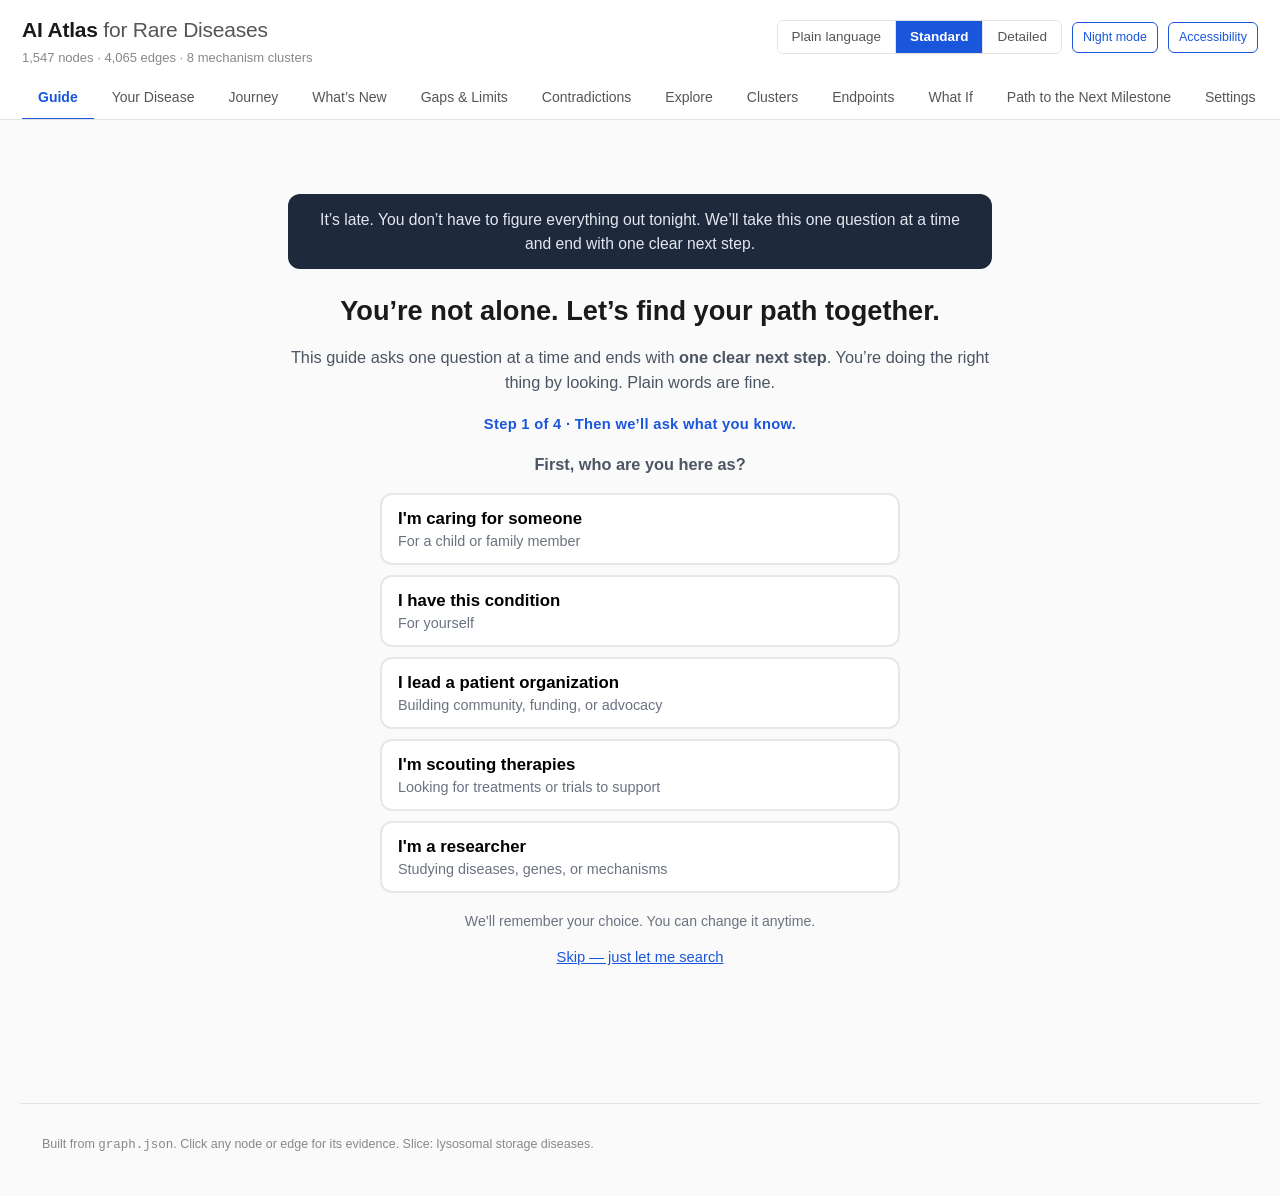
==== commit fe8d5cc6: "feat: shared disease context across tabs; remove researcher-mode gate — all 12 tabs visible to every" ====
--- a/index.html
+++ b/index.html
@@ -32,11 +32,11 @@
     <button type="button" role="tab" id="tab-recent" data-tab="recent" aria-controls="view-recent" aria-selected="false">What&rsquo;s New</button>
     <button type="button" role="tab" id="tab-gaps" data-tab="gaps" aria-controls="view-gaps" aria-selected="false">Gaps &amp; Limits</button>
     <button type="button" role="tab" id="tab-contradictions" data-tab="contradictions" aria-controls="view-contradictions" aria-selected="false">Contradictions</button>
-    <button type="button" role="tab" id="tab-explore" data-tab="explore" aria-controls="view-explore" aria-selected="false" hidden>Explore</button>
-    <button type="button" role="tab" id="tab-clusters" data-tab="clusters" aria-controls="view-clusters" aria-selected="false" hidden>Clusters</button>
-    <button type="button" role="tab" id="tab-endpoints" data-tab="endpoints" aria-controls="view-endpoints" aria-selected="false" hidden>Endpoints</button>
-    <button type="button" role="tab" id="tab-whatif" data-tab="whatif" aria-controls="view-whatif" aria-selected="false" hidden>What If</button>
-    <button type="button" role="tab" id="tab-impact" data-tab="impact" aria-controls="view-impact" aria-selected="false" hidden>Path to the Next Milestone</button>
+    <button type="button" role="tab" id="tab-explore" data-tab="explore" aria-controls="view-explore" aria-selected="false">Explore</button>
+    <button type="button" role="tab" id="tab-clusters" data-tab="clusters" aria-controls="view-clusters" aria-selected="false">Clusters</button>
+    <button type="button" role="tab" id="tab-endpoints" data-tab="endpoints" aria-controls="view-endpoints" aria-selected="false">Endpoints</button>
+    <button type="button" role="tab" id="tab-whatif" data-tab="whatif" aria-controls="view-whatif" aria-selected="false">What If</button>
+    <button type="button" role="tab" id="tab-impact" data-tab="impact" aria-controls="view-impact" aria-selected="false">Path to the Next Milestone</button>
     <button type="button" role="tab" id="tab-settings" data-tab="settings" aria-controls="view-settings" aria-selected="false">Settings</button>
   </nav>
 </header>
@@ -127,22 +127,21 @@
   </section>
 
   <!-- ============ JOURNEY ============ -->
+  <!-- Build 4: state-based navigator. Pick where you are; see only the
+       next 2-3 relevant steps, including pauses and dead ends. -->
   <section id="view-journey" class="view" role="tabpanel" tabindex="0" aria-labelledby="tab-journey" hidden>
-    <p class="section-lede">One family's path through the atlas: Maria is a mother whose child has Sanfilippo syndrome type A, the patient leader in this challenge. Her journey is the example &mdash; use &ldquo;Build a journey&rdquo; to trace any of the 16 diseases.</p>
-    <div class="stepper-bar">
-      <button id="prevStep" class="btn">&larr; Prev</button>
-      <span id="stepCount" class="step-count">Step 1 of 8</span>
-      <button id="nextStep" class="btn">Next &rarr;</button>
-      <button id="buildJourneyBtn" class="btn" style="margin-left:auto">Build a journey for another disease</button>
-    </div>
-    <div id="journeyBuilder" class="journey-builder" hidden></div>
-    <div id="stepDots" class="step-dots" role="tablist" aria-label="Journey steps"></div>
-    <div class="journey-grid">
-      <div class="canvas-wrap small">
-        <div id="journeyNetwork" aria-label="Journey path canvas"></div>
-      </div>
-      <aside id="stepPanel" class="panel journey-panel"></aside>
-    </div>
+    <p class="section-lede">Every family is at a different place. Choose where you are right now, and you will see only the next two or three things that matter from here &mdash; nothing more, and in no fixed order. Steps link into real atlas data wherever it exists; anything not recorded says so.</p>
+    <div class="action-head journey-disease-row">
+      <label for="journeyDisease" class="control-label">Disease</label>
+      <select id="journeyDisease"></select>
+    </div>
+    <details class="card journey-example">
+      <summary><strong>See one family&rsquo;s path</strong> <span class="item-sub">&mdash; Maria and Sanfilippo syndrome type A</span></summary>
+      <div id="mariaPath"></div>
+    </details>
+    <h2 class="subhead journey-q" id="journeyQ" tabindex="-1">Where are you right now?</h2>
+    <div id="journeyStates" class="journey-states" role="radiogroup" aria-label="Your current situation"></div>
+    <div id="journeySteps" class="cards journey-steps" aria-live="polite"></div>
   </section>
 
   <!-- ============ 10x IMPACT (Path to the Next Milestone) ============ -->
@@ -191,14 +190,8 @@
   <section id="view-settings" class="view" role="tabpanel" tabindex="0" aria-labelledby="tab-settings" hidden>
     <h2 class="subhead">Settings</h2>
     <div class="card settings-card">
-      <label class="switch-row" for="researchToggle">
-        <span><strong>Show research tools</strong><br>
-          <span class="item-sub">Parent mode (default) keeps the calm, plain-language views. Researcher mode adds Explore, Clusters, Endpoints, What If, and Path to the Next Milestone.</span>
-        </span>
-        <input type="checkbox" id="researchToggle" role="switch" aria-label="Show research tools">
-      </label>
-    </div>
-    <p class="section-lede" id="modeNote"></p>
+      <p class="section-lede">All twelve tabs are visible to everyone — Guide, Your Disease, Journey, What&rsquo;s New, Gaps &amp; Limits, Contradictions, Explore, Clusters, Endpoints, What If, Path to the Next Milestone, and these Settings. Night mode, reading level, and accessibility live in the header above.</p>
+    </div>
   </section>
 </main>
 
@@ -207,26 +200,6 @@
 </footer>
 
 <div id="glossTip" class="gloss-tip" role="tooltip" aria-live="polite" hidden></div>
-
-<!-- First-visit mode prompt (non-blocking) -->
-<div id="modePrompt" class="mode-prompt" role="dialog" aria-label="Choose how you use the atlas" hidden>
-  <p class="mode-q">Are you caring for someone, or doing research?</p>
-  <div class="btn-row">
-    <button type="button" class="btn primary" data-mode-choice="parent">Caring for someone</button>
-    <button type="button" class="btn" data-mode-choice="researcher">Doing research</button>
-    <button type="button" class="btn ghost" data-mode-choice="dismiss">Not now</button>
-  </div>
-</div>
-
-<!-- Gentle prompt when a parent-mode visitor requests a research tool -->
-<div id="researchPrompt" class="mode-prompt" role="dialog" aria-label="This is a research tool" hidden>
-  <p class="mode-q" id="researchPromptText">This is a research tool.</p>
-  <p class="item-sub">Researcher mode adds Explore, Clusters, Endpoints, What If, and Path to the Next Milestone.</p>
-  <div class="btn-row">
-    <button type="button" class="btn primary" id="researchPromptEnable">Turn on researcher mode</button>
-    <button type="button" class="btn ghost" id="researchPromptStay">Stay in parent mode</button>
-  </div>
-</div>
 
 <script src="app.js"></script>
 <script src="views.js"></script>
--- a/styles.css
+++ b/styles.css
@@ -310,6 +310,32 @@
 .limit-callout strong { color: #991b1b; }
 
 /* 10x impact tab */
+/* ---------------- Build 4: state-based journey navigator ---------------- */
+.journey-disease-row { margin-bottom: 14px; }
+.journey-example { padding: 12px 16px; margin-bottom: 18px; }
+.journey-example summary { cursor: pointer; font-size: 15px; }
+.journey-example summary:focus-visible { outline: 2px solid var(--accent); outline-offset: 2px; }
+.maria-intro { margin: 12px 0; }
+.maria-state { border-left: 3px solid var(--accent); padding: 2px 0 2px 12px; margin: 12px 0; }
+.maria-state h3 { margin: 0 0 4px; font-size: 14px; }
+.maria-state p { margin: 0; color: var(--ink-soft); font-size: 14px; }
+.journey-q { font-size: 17px; margin: 6px 0 12px; }
+.journey-states { display: grid; grid-template-columns: repeat(auto-fill, minmax(210px, 1fr)); gap: 10px; margin-bottom: 16px; }
+.jstate { text-align: left; padding: 14px; border: 1.5px solid var(--line); border-radius: var(--radius); background: var(--surface); cursor: pointer; font: inherit; color: inherit; }
+.jstate .js-label { display: block; font-weight: 650; font-size: 15px; margin-bottom: 4px; }
+.jstate .js-sub { color: var(--ink-soft); font-size: 13px; }
+.jstate:hover { border-color: var(--accent); }
+.jstate[aria-checked="true"] { border-color: var(--accent); background: var(--accent-soft); }
+.jstate:focus-visible { outline: 2px solid var(--accent); outline-offset: 2px; }
+.journey-steps { margin-bottom: 16px; }
+.jstep h2 { font-size: 15px; margin-top: 8px; }
+.jstep p { color: var(--ink-soft); }
+.j-pause { border-left: 4px solid #9db4e8; }
+.j-deadend { border-left: 4px solid var(--contradict); }
+.j-badge-pause { background: #e8effc; color: #1a56db; }
+.jlist { margin: 8px 0; padding-left: 20px; color: var(--ink-soft); font-size: 13.5px; }
+.jlist li { margin: 4px 0; }
+.jlist a { color: var(--accent); }
 .impact-wrap { max-width: 900px; }
 .gantt { margin: 18px 0; }
 .gantt-row { display: flex; align-items: center; margin: 8px 0; gap: 10px; }
@@ -436,6 +462,36 @@
 .gloss-tip p { margin: 6px 0 10px; }
 .gloss-tip .btn { border-color: #fff; color: #fff; background: transparent; }
 
+/* ---------- tier-1 tap-for-definition ---------- */
+.defterm {
+  background: none; border: none; padding: 0; margin: 0;
+  font: inherit; color: inherit; text-align: left;
+  border-bottom: 2px dotted var(--accent); cursor: pointer;
+  border-radius: 2px;
+}
+.defterm:hover { background: rgba(26, 86, 219, 0.07); }
+.defterm:focus-visible { outline: 2px solid var(--accent); outline-offset: 2px; }
+.defterm[aria-expanded="true"] { border-bottom-style: solid; }
+.defexp { display: block; }
+.defexp[hidden] { display: none; }
+.defexp-card {
+  display: block; margin: 8px 0; padding: 12px 14px;
+  background: var(--surface); border: 1px solid var(--line);
+  border-left: 3px solid var(--accent); border-radius: 8px;
+  font-size: 13.5px; line-height: 1.55; cursor: default;
+}
+.defexp-layer { display: block; margin-bottom: 8px; }
+.defexp-layer:last-of-type { margin-bottom: 10px; }
+.defexp-tag {
+  display: block; font-weight: 700; font-size: 11.5px;
+  text-transform: uppercase; letter-spacing: 0.04em;
+  color: var(--accent); margin-bottom: 2px;
+}
+@media print {
+  .defexp { display: none !important; }
+  .defterm, .gloss { border-bottom: none; cursor: text; }
+}
+
 /* ---------- accessibility panel ---------- */
 .a11y-panel { background: var(--surface); border-top: 1px solid var(--line); padding: 12px 22px; display: flex; flex-direction: column; gap: 8px; }
 .a11y-panel[hidden] { display: none; }
@@ -456,6 +512,79 @@
 body.dark .limit-callout { background: #2a1d1d; }
 body.dark .explainer { background: #232b45; border-color: #33406b; }
 body.dark .explainer-one { color: var(--ink); }
+/* Dark-mode contrast fixes: cards and callouts that used hardcoded light
+ * backgrounds/text became unreadable (pale on pale). */
+body.dark .guide-ground { background: #232b45; border-left-color: var(--accent); }
+body.dark .guide-ground p, body.dark .guide-ground strong { color: var(--ink); }
+body.dark .guide-check, body.dark .guide-cand, body.dark .guide-card,
+body.dark .guide-org, body.dark .guide-compare-shared, body.dark .guide-compare-card,
+body.dark .chip { background: var(--surface); border-color: var(--line); color: var(--ink); }
+body.dark .guide-compare { background: #1a1e26; border-color: var(--line); }
+body.dark .guide-cand strong, body.dark .guide-card strong { color: var(--ink); }
+body.dark .guide-sub, body.dark .guide-cand-ph, body.dark .guide-compare-diff { color: var(--ink-soft); }
+body.dark .guide-fine, body.dark .guide-alt, body.dark .guide-examples,
+body.dark .guide-card span:last-child { color: var(--ink-faint); }
+/* Full dark-mode audit fixes: every remaining light-background component. */
+body.dark .fayuvi-alert { background: #1e2a4a; border-color: #33406b; }
+body.dark .fayuvi-alert strong { color: #9db9f7; }
+body.dark .fayuvi-alert, body.dark .excluded-list li { color: var(--ink); }
+body.dark .syn-list li { background: #2e323c; color: var(--ink); }
+body.dark .ep-caveat-banner { background: #3a2f16; border-color: #6b5a2e; color: var(--ink); }
+body.dark .ep-caveat-banner strong { color: #f2c94c; }
+body.dark .ep-deriv { color: var(--ink-faint); }
+body.dark .ep-chip { background: #232b45; border-color: #33406b; color: var(--ink); }
+body.dark table.ep-matrix th, body.dark table.ep-matrix td { border-color: #2e323c; background: var(--surface); color: var(--ink); }
+body.dark table.ep-matrix th:first-child, body.dark table.ep-matrix td:first-child { background: #1a1e26; }
+body.dark table.ep-matrix td.on { background: #123a33; color: #7fe0c3; }
+body.dark table.ep-matrix thead th { background: #1a1e26; color: var(--ink-soft); }
+body.dark .wi-item { background: var(--surface); border-color: var(--line); }
+body.dark .wi-item strong { color: var(--ink); }
+body.dark .wi-item { color: var(--ink-soft); }
+body.dark .limit-callout { background: #2a1d1d; color: #e8a0a0; border-left-color: #d97777; }
+body.dark .limit-callout strong { color: #f0b0b0; }
+body.dark .wi-note { background: var(--surface); border: 1px solid var(--line); color: var(--ink-soft); }
+body.dark .guide-action-card { background: #3a2f16; border-color: #b45309; }
+body.dark .guide-action-card .guide-sub, body.dark .guide-action-card .guide-fine,
+body.dark .guide-action-card .guide-list { color: var(--ink); }
+body.dark .guide-otherpaths { background: var(--surface); border-color: var(--line); }
+body.dark .guide-otherpaths summary { color: var(--ink); }
+body.dark .guide-op-sub { color: var(--ink-faint); }
+/* Catch-all: every remaining hardcoded light background / dark text in the sheet. */
+body.dark .badge { background: #2e323c; color: var(--ink); }
+body.dark .badge.conf-high { background: #123a2b; color: #7fe0a8; }
+body.dark .badge.conf-medium { background: #3a2f16; color: #f2c94c; }
+body.dark .badge.conf-low { background: #2e323c; color: var(--ink-soft); }
+body.dark .badge.warn { background: #3a1d1d; color: #f0a0a0; }
+body.dark .status.recruiting { background: #123a2b; color: #7fe0a8; }
+body.dark .status.notrecruiting { background: #2e323c; color: var(--ink-soft); }
+body.dark .dot.done { background: #2e323c; color: var(--ink); }
+body.dark .j-badge-pause { background: #232b45; color: #9db9f7; }
+body.dark .gantt-track { background: #2e323c; }
+body.dark .gantt-bar.baseline { background: #5b6472; }
+body.dark .compare-table th, body.dark .compare-table td { border-color: #2e323c; }
+body.dark .compare-table thead th { background: #1a1e26; color: var(--ink); }
+body.dark .compare-table td { color: var(--ink-soft); }
+body.dark .compare-table td.wi-unknown { background: #2a2415; color: var(--ink-faint); }
+body.dark .guide-nextstep { background: #3a2f16; border-color: #6b5a2e; color: var(--ink); }
+body.dark .guide-org p { color: var(--ink-soft); }
+body.dark .verified { background: #123a2b; color: #7fe0a8; }
+body.dark .guide-safety { background: #1a1e26; color: var(--ink-soft); }
+body.dark .guide-trial { background: var(--surface); border-color: var(--line); }
+body.dark .guide-trial strong { color: var(--ink); }
+body.dark .guide-trial { color: var(--ink-soft); }
+body.dark .guide-trial-meta { color: #9db9f7; }
+body.dark .guide-honesty { background: #2e2118; border-color: #6b4a2e; color: var(--ink); }
+body.dark .guide-conn { background: var(--surface); border-color: var(--line); }
+body.dark .guide-conn strong { color: var(--ink); }
+body.dark .guide-conn { color: var(--ink-soft); }
+body.dark .ep-caveat { background: #3a2f16; border-left-color: #e0a82e; color: var(--ink); }
+body.dark .guide-role { background: var(--surface); border-color: var(--line); color: var(--ink); }
+body.dark .guide-role span, body.dark .guide-role small { color: var(--ink-soft); }
+body.dark .guide-role[aria-checked="true"] { border-color: var(--accent); background: #232b45; }
+body.dark .guide-role strong { color: var(--ink); }
+body.dark .ref { color: var(--ink-faint); }
+body.dark .guide-compare-why { color: #9db9f7; }
+body.dark .guide-cand-n { color: #9db9f7; }
 
 /* ---------- mobile pass (2am phone) ---------- */
 @media (max-width: 700px) {
@@ -518,6 +647,8 @@
 .guide-body { max-width: 760px; margin: 0 auto; padding: 8px 16px 48px; }
 .guide-hero { text-align: center; padding: 48px 12px 32px; }
 .guide-h { font-size: 1.7rem; line-height: 1.3; margin: 0 0 12px; font-weight: 700; }
+/* Programmatic focus target for screen readers on step change — never show a focus box. */
+.guide-h:focus { outline: none; }
 .guide-h .hl { color: #1a56db; }
 .guide-sub { color: #4b5563; font-size: 1.02rem; line-height: 1.55; }
 .guide-night { background: #1e293b; color: #e2e8f0; border-radius: 12px; padding: 14px 18px; margin-bottom: 24px; font-size: .98rem; line-height: 1.5; }
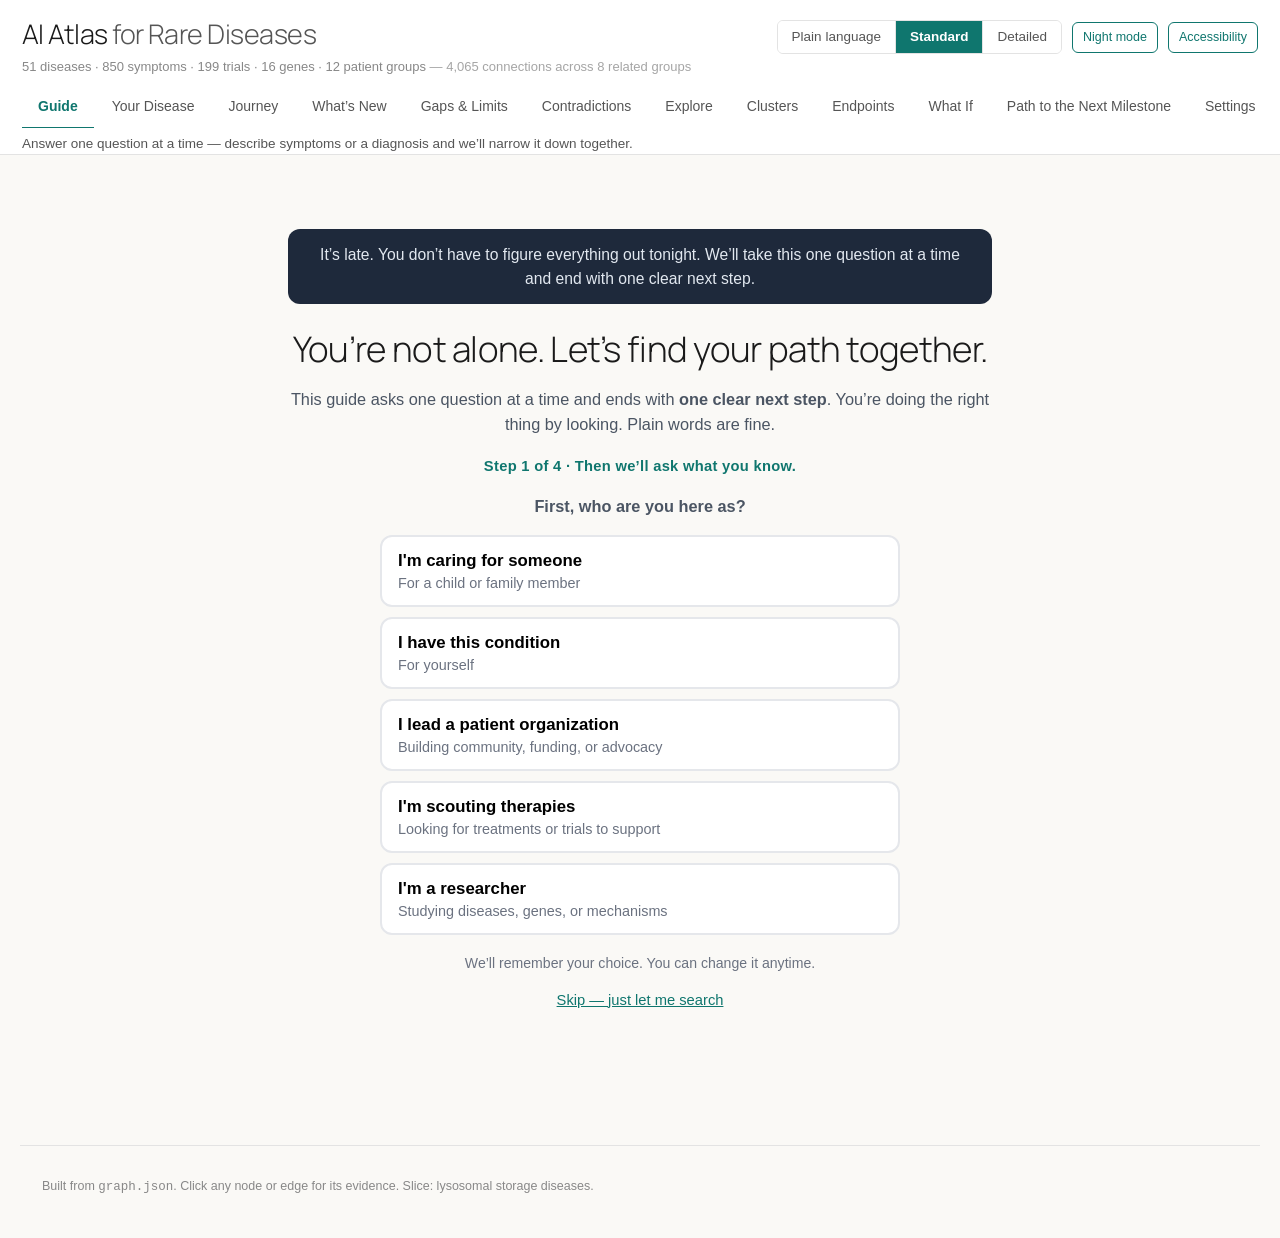
==== commit 7d208afc: "Polish: UI views and styles (watchdog commit)" ====
--- a/index.html
+++ b/index.html
@@ -39,6 +39,7 @@
     <button type="button" role="tab" id="tab-impact" data-tab="impact" aria-controls="view-impact" aria-selected="false">Path to the Next Milestone</button>
     <button type="button" role="tab" id="tab-settings" data-tab="settings" aria-controls="view-settings" aria-selected="false">Settings</button>
   </nav>
+  <p class="tab-desc" id="tabDesc" aria-live="polite"></p>
 </header>
 
 <main>
--- a/styles.css
+++ b/styles.css
@@ -1,17 +1,26 @@
-/* Low-ink design: light background, thin borders, one accent color, system fonts. */
+/* Low-ink design: light background, thin borders, one accent color. */
+/* Self-hosted display face: Manrope variable (200-800), big headings at light weights. */
+@font-face {
+  font-family: "Manrope";
+  src: url("fonts/manrope.ttf") format("truetype");
+  font-weight: 200 800;
+  font-style: normal;
+  font-display: swap;
+}
 :root {
-  --bg: #fafafa;
+  --bg: #faf9f6;
   --surface: #ffffff;
   --ink: #1a1a1a;
   --ink-soft: #555;
   --ink-faint: #888;
   --line: #e3e3e3;
-  --accent: #1a56db;
-  --accent-soft: #e8effc;
+  --accent: #0f766e;
+  --accent-soft: #e6f4f2;
   --warn: #b45309;
   --contradict: #b91c1c;
   --radius: 6px;
   --font: -apple-system, BlinkMacSystemFont, "Segoe UI", Roboto, Helvetica, Arial, sans-serif;
+  --font-display: "Manrope", -apple-system, BlinkMacSystemFont, "Segoe UI", Roboto, Helvetica, Arial, sans-serif;
 }
 
 * { box-sizing: border-box; }
@@ -32,9 +41,10 @@
   padding: 14px 22px 0;
 }
 
-.brand h1 { margin: 0; font-size: 21px; font-weight: 650; letter-spacing: -0.01em; }
-.brand h1 .thin { font-weight: 400; color: var(--ink-soft); }
+.brand h1 { margin: 0; font-family: var(--font-display); font-size: 27px; font-weight: 300; letter-spacing: -0.02em; }
+.brand h1 .thin { font-weight: 300; color: var(--ink-soft); }
 .tagline { margin: 2px 0 10px; color: var(--ink-faint); font-size: 13px; }
+.tagline .meta-sub { color: var(--ink-faint); opacity: .75; }
 
 .tabs { display: flex; gap: 2px; }
 .tabs button {
@@ -54,6 +64,7 @@
   border-bottom-color: var(--accent);
   font-weight: 600;
 }
+.tab-desc { margin: 6px 0 0; color: var(--ink-soft); font-size: 13.5px; min-height: 1.4em; }
 
 /* ---------- mode: settings, prompts, subway legend ---------- */
 
@@ -170,7 +181,7 @@
   font-size: 14px;
 }
 .panel-hint { color: var(--ink-faint); margin: 0; }
-.panel h2 { margin: 0 0 4px; font-size: 18px; }
+.panel h2 { margin: 0 0 4px; font-family: var(--font-display); font-size: 21px; font-weight: 500; letter-spacing: -0.01em; }
 .panel h3 { font-size: 13px; text-transform: uppercase; letter-spacing: 0.05em; color: var(--ink-faint); margin: 16px 0 6px; }
 .badge {
   display: inline-block;
@@ -213,7 +224,7 @@
   border-radius: var(--radius);
   padding: 16px;
 }
-.card h2 { margin: 0 0 4px; font-size: 16px; }
+.card h2 { margin: 0 0 4px; font-family: var(--font-display); font-size: 18px; font-weight: 500; letter-spacing: -0.01em; }
 .card .count { color: var(--ink-faint); font-size: 13px; margin-bottom: 8px; }
 .card p { margin: 6px 0; font-size: 13.5px; color: var(--ink-soft); }
 .card .kv-line { font-size: 13.5px; margin: 6px 0; }
@@ -246,7 +257,7 @@
   background: var(--surface); border: 1px solid var(--line);
   border-radius: var(--radius); padding: 16px;
 }
-.action-card h2 { margin: 0 0 8px; font-size: 16px; }
+.action-card h2 { margin: 0 0 8px; font-family: var(--font-display); font-size: 19px; font-weight: 500; letter-spacing: -0.01em; }
 .action-item { border-top: 1px solid var(--line); padding: 10px 0; font-size: 13.5px; }
 .action-item:first-of-type { border-top: 0; padding-top: 2px; }
 .action-item .item-title { font-weight: 600; }
@@ -332,7 +343,7 @@
 .jstep p { color: var(--ink-soft); }
 .j-pause { border-left: 4px solid #9db4e8; }
 .j-deadend { border-left: 4px solid var(--contradict); }
-.j-badge-pause { background: #e8effc; color: #1a56db; }
+.j-badge-pause { background: var(--accent-soft); color: var(--accent); }
 .jlist { margin: 8px 0; padding-left: 20px; color: var(--ink-soft); font-size: 13.5px; }
 .jlist li { margin: 4px 0; }
 .jlist a { color: var(--accent); }
@@ -349,7 +360,7 @@
 .assume-list li { margin: 6px 0; }
 .fayuvi-alert {
   margin: 12px 0; padding: 12px 14px; border-radius: 8px;
-  background: #eff6ff; border: 1px solid #bfdbfe; font-size: 14px;
+  background: var(--accent-soft); border: 1px solid #bfe0da; font-size: 14px;
 }
 .fayuvi-alert strong { color: #1e40af; }
 .excluded-list li { margin: 5px 0; }
@@ -389,7 +400,7 @@
 .small-quote { font-size: 13px; margin: 8px 0 0; }
 
 /* ---------- explainer cards ---------- */
-.explainer { background: var(--accent-soft); border: 1px solid #c9d9f7; border-radius: var(--radius); padding: 12px 14px; margin-bottom: 12px; }
+.explainer { background: var(--accent-soft); border: 1px solid #bfe0da; border-radius: var(--radius); padding: 12px 14px; margin-bottom: 12px; }
 .explainer h3 { margin: 0 0 6px !important; }
 .explainer-one { font-size: 15px; font-weight: 600; margin: 0 0 8px; color: var(--ink); }
 .explainer p { font-size: 13.5px; margin: 6px 0; color: var(--ink-soft); }
@@ -504,7 +515,7 @@
 /* ---------- night mode ---------- */
 body.dark {
   --bg: #16181d; --surface: #1e2128; --ink: #e8eaf0; --ink-soft: #b9bdc9;
-  --ink-faint: #8a8f9e; --line: #2e323c; --accent: #7aa2f7; --accent-soft: #232b45;
+  --ink-faint: #8a8f9e; --line: #2e323c; --accent: #5eead4; --accent-soft: #143b38;
 }
 body.dark .sug .sug-name { color: var(--ink); }
 body.dark .thermo-track { background: #2e323c; }
@@ -526,7 +537,7 @@
 body.dark .guide-card span:last-child { color: var(--ink-faint); }
 /* Full dark-mode audit fixes: every remaining light-background component. */
 body.dark .fayuvi-alert { background: #1e2a4a; border-color: #33406b; }
-body.dark .fayuvi-alert strong { color: #9db9f7; }
+body.dark .fayuvi-alert strong { color: var(--accent); }
 body.dark .fayuvi-alert, body.dark .excluded-list li { color: var(--ink); }
 body.dark .syn-list li { background: #2e323c; color: var(--ink); }
 body.dark .ep-caveat-banner { background: #3a2f16; border-color: #6b5a2e; color: var(--ink); }
@@ -558,7 +569,7 @@
 body.dark .status.recruiting { background: #123a2b; color: #7fe0a8; }
 body.dark .status.notrecruiting { background: #2e323c; color: var(--ink-soft); }
 body.dark .dot.done { background: #2e323c; color: var(--ink); }
-body.dark .j-badge-pause { background: #232b45; color: #9db9f7; }
+body.dark .j-badge-pause { background: #232b45; color: var(--accent); }
 body.dark .gantt-track { background: #2e323c; }
 body.dark .gantt-bar.baseline { background: #5b6472; }
 body.dark .compare-table th, body.dark .compare-table td { border-color: #2e323c; }
@@ -572,7 +583,7 @@
 body.dark .guide-trial { background: var(--surface); border-color: var(--line); }
 body.dark .guide-trial strong { color: var(--ink); }
 body.dark .guide-trial { color: var(--ink-soft); }
-body.dark .guide-trial-meta { color: #9db9f7; }
+body.dark .guide-trial-meta { color: var(--accent); }
 body.dark .guide-honesty { background: #2e2118; border-color: #6b4a2e; color: var(--ink); }
 body.dark .guide-conn { background: var(--surface); border-color: var(--line); }
 body.dark .guide-conn strong { color: var(--ink); }
@@ -583,8 +594,8 @@
 body.dark .guide-role[aria-checked="true"] { border-color: var(--accent); background: #232b45; }
 body.dark .guide-role strong { color: var(--ink); }
 body.dark .ref { color: var(--ink-faint); }
-body.dark .guide-compare-why { color: #9db9f7; }
-body.dark .guide-cand-n { color: #9db9f7; }
+body.dark .guide-compare-why { color: var(--accent); }
+body.dark .guide-cand-n { color: var(--accent); }
 
 /* ---------- mobile pass (2am phone) ---------- */
 @media (max-width: 700px) {
@@ -646,35 +657,110 @@
 /* ============ GUIDE (zero-knowledge front door) ============ */
 .guide-body { max-width: 760px; margin: 0 auto; padding: 8px 16px 48px; }
 .guide-hero { text-align: center; padding: 48px 12px 32px; }
-.guide-h { font-size: 1.7rem; line-height: 1.3; margin: 0 0 12px; font-weight: 700; }
+.guide-h { font-family: var(--font-display); font-size: 2.2rem; line-height: 1.2; margin: 0 0 12px; font-weight: 300; letter-spacing: -0.02em; }
 /* Programmatic focus target for screen readers on step change — never show a focus box. */
 .guide-h:focus { outline: none; }
-.guide-h .hl { color: #1a56db; }
+.guide-h .hl { color: var(--accent); }
 .guide-sub { color: #4b5563; font-size: 1.02rem; line-height: 1.55; }
 .guide-night { background: #1e293b; color: #e2e8f0; border-radius: 12px; padding: 14px 18px; margin-bottom: 24px; font-size: .98rem; line-height: 1.5; }
 .guide-searchrow { display: flex; gap: 10px; margin: 22px 0 14px; }
 .guide-searchrow input { flex: 1; font-size: 1.05rem; padding: 14px 16px; border: 2px solid #c4c9d1; border-radius: 12px; }
-.guide-searchrow input:focus { outline: none; border-color: #1a56db; }
+.guide-searchrow input:focus { outline: none; border-color: var(--accent); }
 .guide-examples { display: flex; flex-wrap: wrap; gap: 8px; align-items: center; justify-content: center; margin-bottom: 18px; color: #6b7280; font-size: .92rem; }
 .chip { border: 1px solid #c4c9d1; background: #fff; border-radius: 999px; padding: 8px 14px; font-size: .9rem; cursor: pointer; }
-.chip:hover { border-color: #1a56db; color: #1a56db; }
+.chip:hover { border-color: var(--accent); color: var(--accent); }
 .guide-fine { color: #6b7280; font-size: .88rem; line-height: 1.5; }
 .guide-alt { margin-top: 14px; font-size: .92rem; color: #6b7280; }
 .guide-pane { padding: 12px 4px 32px; }
-.guide-back { background: none; border: none; color: #1a56db; cursor: pointer; font-size: .95rem; padding: 6px 0; }
-.guide-ground { background: #f0f6ff; border-left: 4px solid #1a56db; border-radius: 8px; padding: 14px 18px; margin: 18px 0; }
+.guide-back { background: none; border: none; color: var(--accent); cursor: pointer; font-size: .95rem; padding: 6px 0; }
+.guide-ground { background: var(--accent-soft); border-left: 4px solid var(--accent); border-radius: 8px; padding: 14px 18px; margin: 18px 0; }
 .guide-ground p { margin: 6px 0; line-height: 1.55; }
-.guide-h3 { font-size: 1.15rem; margin: 24px 0 10px; }
+.guide-h3 { font-family: var(--font-display); font-size: 1.3rem; font-weight: 500; letter-spacing: -0.01em; margin: 24px 0 10px; }
 .guide-checks { display: grid; gap: 10px; margin: 12px 0 18px; }
+.guide-phgroup { font-size: .95rem; margin: 14px 0 2px; color: var(--ink); }
+.guide-phgroup:first-child { margin-top: 4px; }
+.guide-phcount { color: var(--ink-faint); font-weight: 400; font-size: .85rem; }
 .guide-check { display: flex; gap: 10px; align-items: flex-start; background: #fff; border: 1px solid #e5e7eb; border-radius: 10px; padding: 12px 14px; cursor: pointer; font-size: 1rem; }
 .guide-check input { width: 20px; height: 20px; margin-top: 2px; }
 .guide-btnrow { display: flex; flex-wrap: wrap; gap: 10px; margin: 16px 0; }
 .guide-cands { display: grid; gap: 12px; margin: 16px 0; }
 .guide-cand { text-align: left; background: #fff; border: 2px solid #e5e7eb; border-radius: 12px; padding: 16px 18px; cursor: pointer; display: grid; gap: 6px; }
-.guide-cand:hover { border-color: #1a56db; }
-.guide-cand strong { font-size: 1.1rem; }
+.guide-cand:hover { border-color: var(--accent); }
+.guide-cand strong { font-family: var(--font-display); font-size: 1.18rem; font-weight: 600; letter-spacing: -0.01em; }
 .guide-cand-ph { color: #4b5563; font-size: .93rem; }
-.guide-cand-n { color: #1a56db; font-size: .9rem; }
+.guide-cand-n { color: var(--accent); font-size: .9rem; }
+/* Ambiguous-screen symptom filter: parents narrow the candidate list live. */
+.guide-amfilter { background: var(--accent-soft); border: 1px solid #bfe0da; border-radius: 14px; padding: 16px 18px; margin: 18px 0 4px; }
+.guide-amfilter .guide-h3 { margin-top: 0; }
+.guide-cand-m { font-size: .85rem; font-weight: 600; color: #6b7280; }
+.guide-cand-m.hit { color: var(--accent); }
+body.dark .guide-amfilter { background: #16233f; border-color: #2c4a7c; }
+body.dark .guide-cand-m { color: #9ca3af; }
+body.dark .guide-cand-m.hit { color: var(--accent); }
+/* Narrow-it-down: viewport-fixed symptom rail on the right (25% of the
+ * screen), disease list on the left. The rail is fixed to the screen — not
+ * just sticky in the list — so it stays visible while the parent scrolls
+ * through every disease. Its top edge is pinned below the site header via
+ * JS (syncRailTop), since the header height varies with viewport width. */
+.guide-amfilter-head { display: flex; justify-content: space-between; align-items: baseline; gap: 12px; }
+.guide-amfilter-head .guide-h3 { margin: 0; }
+.guide-amfilter-head .guide-link { white-space: nowrap; flex: none; }
+/* Non-matching cards collapse into a one-click expander once picks exist —
+ * still listed so nothing is missed, but out of the way. */
+.guide-cands .guide-rest { grid-column: 1 / -1; border: 1px dashed var(--line); border-radius: 12px; padding: 12px 16px; }
+.guide-rest summary { cursor: pointer; font-weight: 600; color: var(--ink-soft); }
+.guide-cands-sub { margin: 12px 0 4px; }
+.guide-amb-layout { display: block; }
+.guide-amb-main { max-width: 920px; padding-right: 16px; }
+/* Comparison prose stays narrow for readability even when cards go wide. */
+body.amb-rail .guide-compare { max-width: 680px; }
+@media (min-width: 641px) {
+  /* Two-column card grid: easier scanning for stressed parents, half the
+   * scroll depth. Single column on phones. */
+  body.amb-rail .guide-cands { grid-template-columns: repeat(2, minmax(0, 1fr)); gap: 14px; }
+}
+@media (min-width: 1025px) {
+  body.amb-rail .guide-body { margin-left: 0; margin-right: 0; max-width: none; }
+  /* Keep every row of the step clear of the fixed rail, not just the list. */
+  body.amb-rail .guide-pane { padding-right: calc(25% + 16px); }
+  .guide-amb-side {
+    position: fixed; top: 0; right: 0; bottom: 0; width: 25%;
+    z-index: 30; overflow-y: auto;
+    background: var(--surface); border-left: 1px solid var(--line);
+    padding: 20px 18px 28px;
+  }
+  .guide-amb-side .guide-amfilter { margin: 0; }
+}
+/* Below 1025px (small laptops, 200% zoom, tablets, phones) the rail is a
+ * normal static block stacked above the disease list — a clipped fixed
+ * checklist is worse than a scrolled one. No media query needed: static is
+ * the default. */
+@media print {
+  .guide-amb-side { position: static; width: auto; border-left: 0; overflow: visible; }
+  body.amb-rail .guide-body { margin: 0 auto; max-width: 760px; }
+}
+/* Real side-by-side comparison table (top 3 candidates). */
+.guide-compare-table-wrap { overflow-x: auto; margin: 18px 0 6px; }
+.guide-compare-table { border-collapse: collapse; width: 100%; min-width: 520px; font-size: .93rem; }
+.guide-compare-table caption { text-align: left; font-family: var(--font-display); font-weight: 600; padding: 0 0 10px; font-size: 1.05rem; letter-spacing: -0.01em; color: var(--ink); }
+.guide-compare-table th, .guide-compare-table td { padding: 9px 12px; border-bottom: 1px solid var(--line); }
+.guide-compare-table thead th { border-bottom: 2px solid var(--line); text-align: center; vertical-align: bottom; }
+.guide-compare-table thead th .guide-link { font-weight: 700; font-size: 1rem; }
+.guide-compare-table tbody th { text-align: left; font-weight: 500; color: var(--ink); }
+.guide-compare-table td { text-align: center; }
+.guide-compare-table td.yes { color: var(--accent); font-weight: 700; }
+.guide-compare-table td.no { color: #9ca3af; }
+.guide-compare-rowhead td { background: rgba(26,86,219,.05); font-weight: 600; font-size: .82rem; text-transform: uppercase; letter-spacing: .04em; color: var(--ink-soft); text-align: left; }
+body.dark .guide-compare-table td.yes { color: var(--accent); }
+body.dark .guide-compare-rowhead td { background: rgba(157,185,247,.08); }
+/* Text-button link inside guide fine print (e.g. "skip this check"). */
+.guide-linklike { background: none; border: none; padding: 0; color: var(--accent); text-decoration: underline; cursor: pointer; font: inherit; }
+body.dark .guide-linklike { color: var(--accent); }
+/* Closest-match banner + highlight on the ambiguous screen. */
+.guide-closest { background: var(--accent-soft); border: 1px solid #bfe0da; border-radius: 12px; padding: 12px 16px; margin-bottom: 12px; font-size: 1.02rem; }
+.guide-cand.top { border-color: var(--accent); box-shadow: 0 0 0 1px var(--accent); }
+body.dark .guide-closest { background: var(--accent-soft); border-color: #2a5a55; }
+body.dark .guide-cand.top { border-color: var(--accent); box-shadow: 0 0 0 1px var(--accent); }
 /* Symptom comparison (Build B): calm, roomy, one idea per card. */
 .guide-compare { background: #f8fafc; border: 1px solid #e2e8f0; border-radius: 14px; padding: 18px; margin: 18px 0; }
 .guide-compare-shared { background: #fff; border: 1px solid #e2e8f0; border-radius: 10px; padding: 12px 14px; margin: 10px 0 14px; font-size: .95rem; line-height: 1.55; }
@@ -687,7 +773,7 @@
 .guide-nextstep { background: #fefce8; border: 1px solid #fde68a; border-radius: 10px; padding: 14px 18px; margin: 16px 0; line-height: 1.55; }
 .guide-cards { display: grid; grid-template-columns: 1fr 1fr; gap: 12px; margin: 14px 0 20px; }
 .guide-card { display: grid; gap: 6px; text-align: left; background: #fff; border: 2px solid #e5e7eb; border-radius: 14px; padding: 18px; cursor: pointer; }
-.guide-card:hover { border-color: #1a56db; }
+.guide-card:hover { border-color: var(--accent); }
 .gc-emoji { font-size: 1.6rem; }
 .guide-card strong { font-size: 1.05rem; }
 .guide-card span:last-child { color: #6b7280; font-size: .9rem; }
@@ -700,7 +786,7 @@
 .guide-list li { margin-bottom: 8px; }
 .guide-trial { background: #fff; border: 1px solid #e5e7eb; border-radius: 12px; padding: 16px 18px; margin: 12px 0; }
 .guide-trial strong { display: block; margin-bottom: 4px; }
-.guide-trial-meta { color: #1a56db; font-size: .88rem; display: block; margin-bottom: 6px; }
+.guide-trial-meta { color: var(--accent); font-size: .88rem; display: block; margin-bottom: 6px; }
 .guide-honesty { background: #fff7ed; border: 1px solid #fed7aa; border-radius: 10px; padding: 14px 18px; margin: 20px 0; line-height: 1.6; }
 .guide-conn { background: #fff; border: 1px solid #e5e7eb; border-radius: 12px; padding: 16px 18px; margin: 12px 0; }
 .guide-conn strong { font-size: 1.05rem; }
@@ -719,7 +805,7 @@
 .ep-caveat-banner { background: #fff7e6; border: 1px solid #f0d48a; border-radius: 8px; padding: 0.7rem 0.9rem; margin: 0 0 1rem; font-size: 0.95rem; }
 .ep-deriv { font-size: 0.82rem; color: #5b6472; font-style: italic; }
 .ep-chips { display: flex; flex-wrap: wrap; gap: 6px; margin: 6px 0; }
-.ep-chip { background: #eef4ff; border: 1px solid #c9dcff; border-radius: 20px; padding: 2px 10px; font-size: 0.82rem; cursor: default; }
+.ep-chip { background: var(--accent-soft); border: 1px solid #bfe0da; border-radius: 20px; padding: 2px 10px; font-size: 0.82rem; cursor: default; }
 .ep-caveat { background: #fff7e6; border-left: 3px solid #e0a82e; padding: 0.4rem 0.7rem; border-radius: 0 6px 6px 0; }
 .ep-card h2 { font-size: 15px; }
 .ep-pick { font-size: 1rem; padding: 0.5rem; border-radius: 6px; border: 1px solid #c9cfd8; max-width: 100%; }
@@ -731,23 +817,23 @@
 table.ep-matrix thead th { background: #f4f6fa; font-size: 0.72rem; }
 
 /* Guide redesign (Build 2, 2026-10-03): guided conversation styles. */
-.guide-step { color: #1a56db; font-weight: 700; font-size: .92rem; letter-spacing: .02em; margin: 18px 0 8px; }
+.guide-step { color: var(--accent); font-weight: 700; font-size: .92rem; letter-spacing: .02em; margin: 18px 0 8px; }
 .guide-hero .guide-step { text-align: center; }
 .guide-roles { display: grid; gap: 10px; margin: 16px auto 18px; max-width: 520px; text-align: left; }
 .guide-role { text-align: left; background: #fff; border: 2px solid #e5e7eb; border-radius: 12px; padding: 14px 16px; cursor: pointer; display: grid; gap: 4px; font-size: 1rem; }
-.guide-role:hover { border-color: #1a56db; }
-.guide-role[aria-checked="true"] { border-color: #1a56db; background: #f0f6ff; }
+.guide-role:hover { border-color: var(--accent); }
+.guide-role[aria-checked="true"] { border-color: var(--accent); background: var(--accent-soft); }
 .guide-role strong { font-size: 1.05rem; }
 .guide-role span { color: #6b7280; font-size: .9rem; }
 .guide-roleline { color: #6b7280; font-size: .9rem; margin: 4px 0 14px; }
-.guide-link { background: none; border: none; color: #1a56db; cursor: pointer; font-size: inherit; padding: 0; text-decoration: underline; }
+.guide-link { background: none; border: none; color: var(--accent); cursor: pointer; font-size: inherit; padding: 0; text-decoration: underline; }
 .guide-hint { color: #b45309; font-size: .92rem; margin: 8px 0 0; }
 .guide-action-card { background: #fefce8; border: 2px solid #f59e0b; border-radius: 14px; padding: 18px 20px; margin: 18px 0; line-height: 1.6; }
 .guide-action-card .guide-sub { margin: 8px 0; }
 .guide-action-card .guide-btnrow { margin: 12px 0 4px; }
 .guide-otherpaths { margin: 22px 0; border: 1px solid #e5e7eb; border-radius: 12px; padding: 4px 16px; background: #fff; }
 .guide-otherpaths summary { cursor: pointer; font-weight: 700; padding: 12px 0; font-size: 1.03rem; }
-.guide-otherpaths summary:focus { outline: 2px solid #1a56db; outline-offset: 2px; border-radius: 6px; }
+.guide-otherpaths summary:focus { outline: 2px solid var(--accent); outline-offset: 2px; border-radius: 6px; }
 .guide-otherpaths-btns { display: grid; gap: 10px; margin: 4px 0 16px; }
 .guide-op-sub { color: #6b7280; font-size: .88rem; }
 .guide-otherpaths-btns .btn { justify-self: start; }
@@ -756,7 +842,7 @@
 /* ============ Build 3: "Your Disease" page (urgency-ordered) ============ */
 .status-banner {
   background: var(--accent-soft);
-  border: 1px solid #bfdbfe;
+  border: 1px solid #bfe0da;
   border-left: 4px solid var(--accent);
   border-radius: var(--radius);
   padding: 12px 16px;
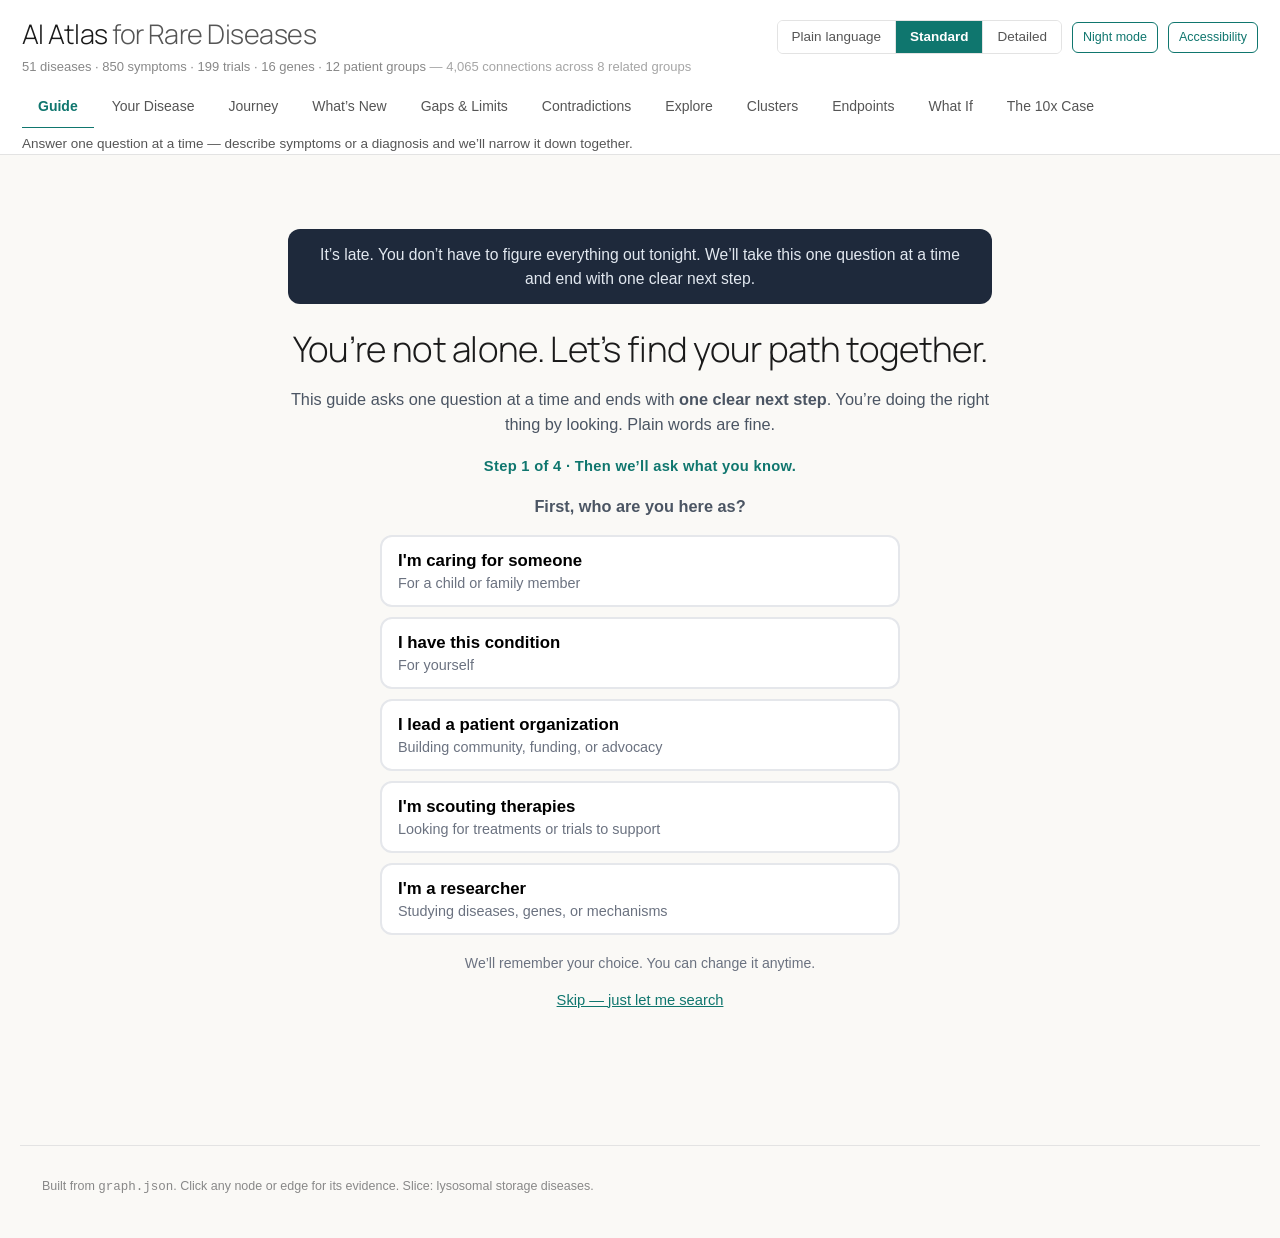
==== commit 644bdb0c: "What If: disease picker + clickable graph links; Endpoints plain intro; 10x explained; Settings tab " ====
--- a/index.html
+++ b/index.html
@@ -36,8 +36,7 @@
     <button type="button" role="tab" id="tab-clusters" data-tab="clusters" aria-controls="view-clusters" aria-selected="false">Clusters</button>
     <button type="button" role="tab" id="tab-endpoints" data-tab="endpoints" aria-controls="view-endpoints" aria-selected="false">Endpoints</button>
     <button type="button" role="tab" id="tab-whatif" data-tab="whatif" aria-controls="view-whatif" aria-selected="false">What If</button>
-    <button type="button" role="tab" id="tab-impact" data-tab="impact" aria-controls="view-impact" aria-selected="false">Path to the Next Milestone</button>
-    <button type="button" role="tab" id="tab-settings" data-tab="settings" aria-controls="view-settings" aria-selected="false">Settings</button>
+    <button type="button" role="tab" id="tab-impact" data-tab="impact" aria-controls="view-impact" aria-selected="false">The 10x Case</button>
   </nav>
   <p class="tab-desc" id="tabDesc" aria-live="polite"></p>
 </header>
@@ -66,6 +65,10 @@
       <label class="check" title="Show only literature edges from randomized trials or meta-analyses"><input type="checkbox" id="strongOnly"> RCT or stronger</label>
       <span id="viewStats" class="view-stats" aria-live="polite"></span>
     </div>
+    <details class="typefilter">
+      <summary>Show / hide entry types</summary>
+      <div id="typeToggles" class="type-toggles"></div>
+    </details>
     <div class="explore-grid">
       <div class="canvas-wrap">
         <div id="network" role="img" aria-label="Knowledge graph canvas. Use the search to explore nodes and connections."></div>
@@ -79,7 +82,7 @@
 
   <!-- ============ CLUSTERS ============ -->
   <section id="view-clusters" class="view" role="tabpanel" tabindex="0" aria-labelledby="tab-clusters" hidden>
-    <p class="section-lede">Disease groups that share a reusable mechanism &mdash; the unit of cross-disease learning.</p>
+    <p class="section-lede">Diseases that break the same thing in the body. When one gets a treatment, a registry, or a study design, the others in its group can often reuse it &mdash; that is why the atlas groups them.</p>
     <div id="clusterCards" class="cards"></div>
     <hr class="section-div">
     <h2 class="subhead">Compare diseases</h2>
@@ -187,13 +190,6 @@
     <div id="endpointsBody"></div>
   </section>
 
-  <!-- ============ SETTINGS ============ -->
-  <section id="view-settings" class="view" role="tabpanel" tabindex="0" aria-labelledby="tab-settings" hidden>
-    <h2 class="subhead">Settings</h2>
-    <div class="card settings-card">
-      <p class="section-lede">All twelve tabs are visible to everyone — Guide, Your Disease, Journey, What&rsquo;s New, Gaps &amp; Limits, Contradictions, Explore, Clusters, Endpoints, What If, Path to the Next Milestone, and these Settings. Night mode, reading level, and accessibility live in the header above.</p>
-    </div>
-  </section>
 </main>
 
 <footer>
--- a/styles.css
+++ b/styles.css
@@ -65,6 +65,15 @@
   font-weight: 600;
 }
 .tab-desc { margin: 6px 0 0; color: var(--ink-soft); font-size: 13.5px; min-height: 1.4em; }
+.typefilter { margin: 8px 0 12px; }
+.typefilter summary { cursor: pointer; color: var(--ink-soft); font-size: 13.5px; }
+.type-toggles { display: flex; flex-wrap: wrap; gap: 4px 14px; margin-top: 8px; }
+.type-toggles .check { display: inline-flex; align-items: center; gap: 6px; font-size: 13.5px; color: var(--ink-soft); cursor: pointer; }
+.type-toggles .tdot { display: inline-block; width: 10px; height: 10px; border-radius: 50%; }
+.ep-intro { background: var(--surface); border: 1px solid var(--line); border-left: 4px solid var(--accent); border-radius: var(--radius); padding: 14px 16px; margin: 0 0 14px; max-width: 90ch; }
+.wi-disease-row { margin: 12px 0; display: flex; align-items: center; gap: 10px; }
+.wi-node-link { color: var(--accent-strong, var(--accent)); text-decoration: underline; text-underline-offset: 2px; }
+.wi-node-link:hover { text-decoration-thickness: 2px; }
 
 /* ---------- mode: settings, prompts, subway legend ---------- */
 
@@ -154,6 +163,11 @@
 .view-stats { color: var(--ink-faint); font-size: 13px; margin-left: auto; }
 
 .explore-grid { display: grid; grid-template-columns: 1fr 330px; gap: 14px; }
+/* Explore takes the whole screen: the graph needs room when the data gets big. */
+body.wide-explore main { max-width: none; }
+body.wide-explore .explore-grid { grid-template-columns: minmax(0, 1fr) 360px; }
+body.wide-explore .canvas-wrap { min-height: 480px; height: calc(100vh - 350px); }
+body.wide-explore #network { height: calc(100vh - 350px); min-height: 480px; }
 .canvas-wrap {
   position: relative;
   background: var(--surface);
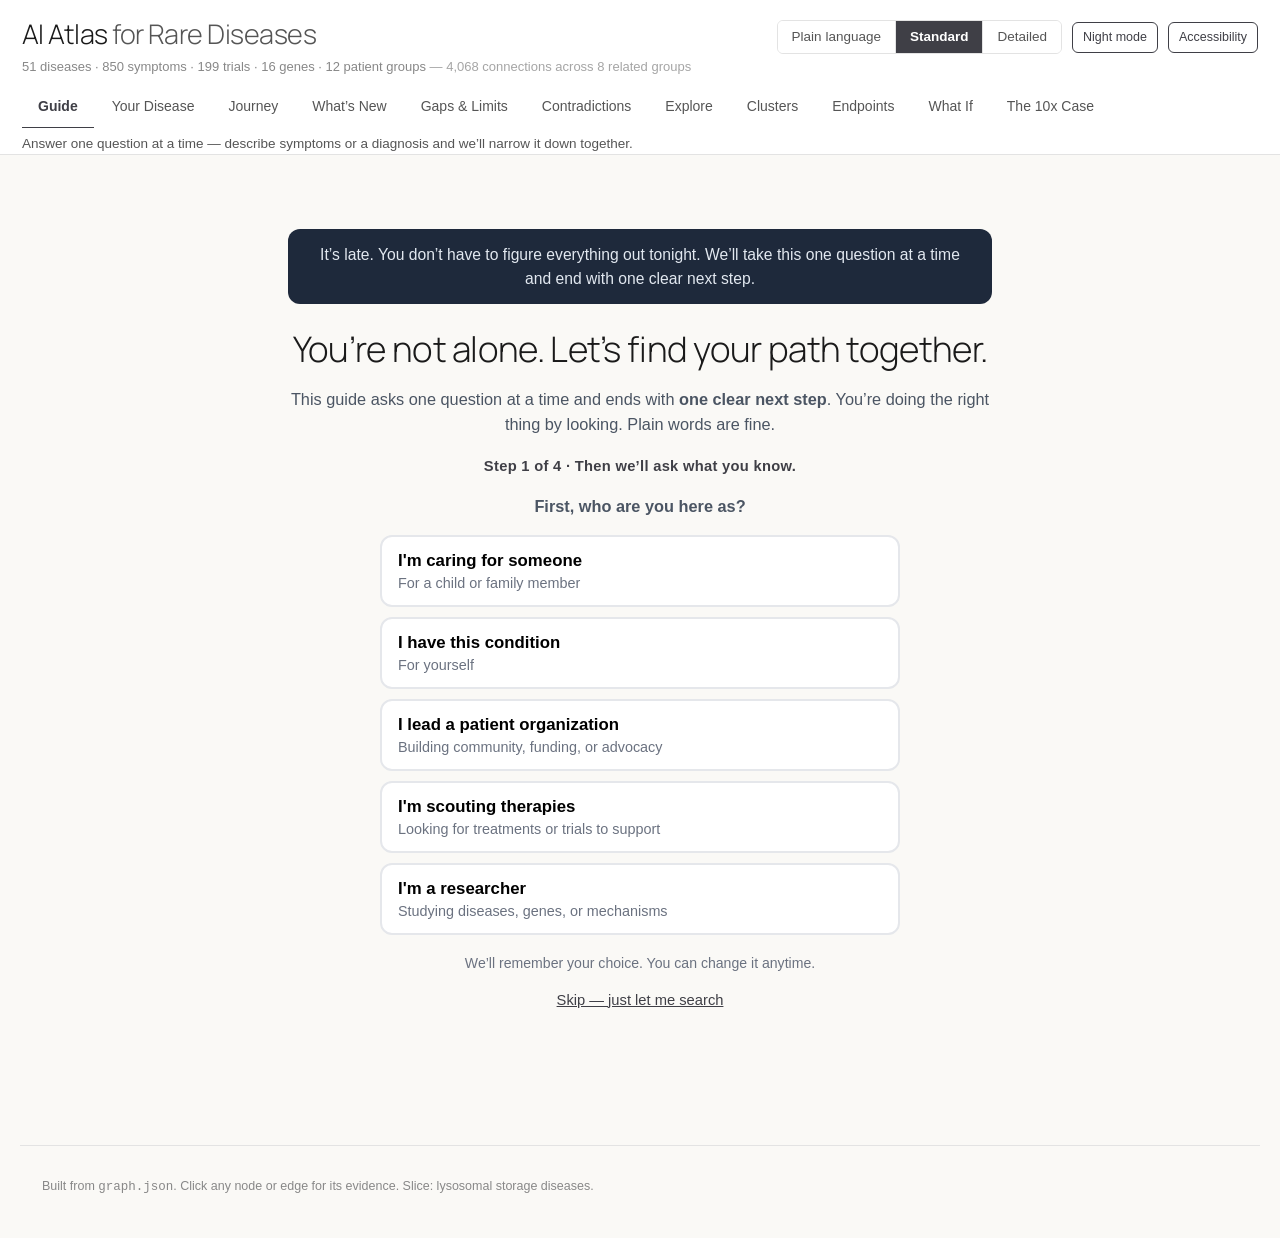
==== commit ad8dd150: "Watchdog: checkpoint uncommitted site/graph data updates" ====
--- a/index.html
+++ b/index.html
@@ -22,7 +22,7 @@
         <button type="button" class="seg-btn" data-reading="detailed" role="radio" aria-checked="false" title="Adds study types and dates">Detailed</button>
       </div>
       <button id="nightToggle" class="btn small" aria-pressed="false" title="Dark theme for nighttime reading">Night mode</button>
-      <button id="a11yToggle" class="btn small" aria-pressed="false" title="Dyslexia-friendly text, focus mode, print view">Accessibility</button>
+      <button id="a11yToggle" class="btn small" aria-pressed="false" title="Text spacing, motion, focus mode, and text size">Accessibility</button>
     </div>
   </div>
   <nav class="tabs" role="tablist" aria-label="Atlas views">
@@ -136,11 +136,12 @@
   <section id="view-journey" class="view" role="tabpanel" tabindex="0" aria-labelledby="tab-journey" hidden>
     <p class="section-lede">Every family is at a different place. Choose where you are right now, and you will see only the next two or three things that matter from here &mdash; nothing more, and in no fixed order. Steps link into real atlas data wherever it exists; anything not recorded says so.</p>
     <div class="action-head journey-disease-row">
+      <h2 id="journeySelectedDisease"></h2>
       <label for="journeyDisease" class="control-label">Disease</label>
       <select id="journeyDisease"></select>
     </div>
     <details class="card journey-example">
-      <summary><strong>See one family&rsquo;s path</strong> <span class="item-sub">&mdash; Maria and Sanfilippo syndrome type A</span></summary>
+      <summary><strong>Sanfilippo A example</strong> <span class="item-sub">Sanfilippo syndrome type A</span></summary>
       <div id="mariaPath"></div>
     </details>
     <h2 class="subhead journey-q" id="journeyQ" tabindex="-1">Where are you right now?</h2>
--- a/styles.css
+++ b/styles.css
@@ -14,8 +14,8 @@
   --ink-soft: #555;
   --ink-faint: #888;
   --line: #e3e3e3;
-  --accent: #0f766e;
-  --accent-soft: #e6f4f2;
+  --accent: #3f3f46;
+  --accent-soft: #f4f4f5;
   --warn: #b45309;
   --contradict: #b91c1c;
   --radius: 6px;
@@ -74,6 +74,14 @@
 .wi-disease-row { margin: 12px 0; display: flex; align-items: center; gap: 10px; }
 .wi-node-link { color: var(--accent-strong, var(--accent)); text-decoration: underline; text-underline-offset: 2px; }
 .wi-node-link:hover { text-decoration-thickness: 2px; }
+.guide-trail { background: var(--surface); border: 1px solid var(--line); border-radius: var(--radius); padding: 10px 14px; margin: 12px 0; font-size: 14px; }
+.guide-trail-row { margin: 4px 0; }
+.guide-trail-k { font-weight: 600; color: var(--ink-soft); margin-right: 6px; }
+.guide-trail-q { font-style: italic; }
+.guide-snapshot { background: var(--surface); border: 1px solid var(--line); border-radius: var(--radius); padding: 12px 16px; margin: 12px 0; }
+.guide-snapshot-head { font-weight: 700; font-size: 13px; text-transform: uppercase; letter-spacing: 0.04em; color: var(--ink-soft); margin-bottom: 6px; }
+.guide-snapshot p { margin: 6px 0; }
+.guide-snapshot-bits { display: flex; flex-wrap: wrap; gap: 6px 18px; margin-top: 8px; font-size: 14px; }
 
 /* ---------- mode: settings, prompts, subway legend ---------- */
 
@@ -204,7 +212,7 @@
   background: #eef1f4; color: var(--ink-soft);
   margin-bottom: 8px;
 }
-.badge.conf-high { background: #e6f4ea; color: #166534; }
+.badge.conf-high { background: #f4f4f5; color: #3f3f46; }
 .badge.conf-medium { background: #fef3c7; color: #92400e; }
 .badge.conf-low { background: #f1f1f1; color: var(--ink-soft); }
 .badge.warn { background: #fee2e2; color: var(--contradict); }
@@ -282,7 +290,7 @@
   padding: 2px 8px; border-radius: 999px; margin-left: 6px;
   text-transform: uppercase; letter-spacing: 0.03em;
 }
-.status.recruiting { background: #e6f4ea; color: #166534; }
+.status.recruiting { background: #f4f4f5; color: #3f3f46; }
 .status.notrecruiting { background: #f1f1f1; color: var(--ink-soft); }
 .gap-list { margin: 6px 0; padding-left: 18px; font-size: 13.5px; color: var(--ink-soft); }
 .gap-list li { margin-bottom: 6px; }
@@ -355,7 +363,7 @@
 .journey-steps { margin-bottom: 16px; }
 .jstep h2 { font-size: 15px; margin-top: 8px; }
 .jstep p { color: var(--ink-soft); }
-.j-pause { border-left: 4px solid #9db4e8; }
+.j-pause { border-left: 4px solid #a1a1aa; }
 .j-deadend { border-left: 4px solid var(--contradict); }
 .j-badge-pause { background: var(--accent-soft); color: var(--accent); }
 .jlist { margin: 8px 0; padding-left: 20px; color: var(--ink-soft); font-size: 13.5px; }
@@ -374,9 +382,9 @@
 .assume-list li { margin: 6px 0; }
 .fayuvi-alert {
   margin: 12px 0; padding: 12px 14px; border-radius: 8px;
-  background: var(--accent-soft); border: 1px solid #bfe0da; font-size: 14px;
-}
-.fayuvi-alert strong { color: #1e40af; }
+  background: var(--accent-soft); border: 1px solid #d4d4d8; font-size: 14px;
+}
+.fayuvi-alert strong { color: #3f3f46; }
 .excluded-list li { margin: 5px 0; }
 
 /* ============ UI-track additions (views.js) ============ */
@@ -414,7 +422,7 @@
 .small-quote { font-size: 13px; margin: 8px 0 0; }
 
 /* ---------- explainer cards ---------- */
-.explainer { background: var(--accent-soft); border: 1px solid #bfe0da; border-radius: var(--radius); padding: 12px 14px; margin-bottom: 12px; }
+.explainer { background: var(--accent-soft); border: 1px solid #d4d4d8; border-radius: var(--radius); padding: 12px 14px; margin-bottom: 12px; }
 .explainer h3 { margin: 0 0 6px !important; }
 .explainer-one { font-size: 15px; font-weight: 600; margin: 0 0 8px; color: var(--ink); }
 .explainer p { font-size: 13.5px; margin: 6px 0; color: var(--ink-soft); }
@@ -529,17 +537,17 @@
 /* ---------- night mode ---------- */
 body.dark {
   --bg: #16181d; --surface: #1e2128; --ink: #e8eaf0; --ink-soft: #b9bdc9;
-  --ink-faint: #8a8f9e; --line: #2e323c; --accent: #5eead4; --accent-soft: #143b38;
+  --ink-faint: #8a8f9e; --line: #2e323c; --accent: #d4d4d8; --accent-soft: #27272a;
 }
 body.dark .sug .sug-name { color: var(--ink); }
 body.dark .thermo-track { background: #2e323c; }
 body.dark .quote { color: var(--ink-soft); }
 body.dark .limit-callout { background: #2a1d1d; }
-body.dark .explainer { background: #232b45; border-color: #33406b; }
+body.dark .explainer { background: #27272a; border-color: #3f3f46; }
 body.dark .explainer-one { color: var(--ink); }
 /* Dark-mode contrast fixes: cards and callouts that used hardcoded light
  * backgrounds/text became unreadable (pale on pale). */
-body.dark .guide-ground { background: #232b45; border-left-color: var(--accent); }
+body.dark .guide-ground { background: #27272a; border-left-color: var(--accent); }
 body.dark .guide-ground p, body.dark .guide-ground strong { color: var(--ink); }
 body.dark .guide-check, body.dark .guide-cand, body.dark .guide-card,
 body.dark .guide-org, body.dark .guide-compare-shared, body.dark .guide-compare-card,
@@ -550,14 +558,14 @@
 body.dark .guide-fine, body.dark .guide-alt, body.dark .guide-examples,
 body.dark .guide-card span:last-child { color: var(--ink-faint); }
 /* Full dark-mode audit fixes: every remaining light-background component. */
-body.dark .fayuvi-alert { background: #1e2a4a; border-color: #33406b; }
+body.dark .fayuvi-alert { background: #27272a; border-color: #3f3f46; }
 body.dark .fayuvi-alert strong { color: var(--accent); }
 body.dark .fayuvi-alert, body.dark .excluded-list li { color: var(--ink); }
 body.dark .syn-list li { background: #2e323c; color: var(--ink); }
 body.dark .ep-caveat-banner { background: #3a2f16; border-color: #6b5a2e; color: var(--ink); }
 body.dark .ep-caveat-banner strong { color: #f2c94c; }
 body.dark .ep-deriv { color: var(--ink-faint); }
-body.dark .ep-chip { background: #232b45; border-color: #33406b; color: var(--ink); }
+body.dark .ep-chip { background: #27272a; border-color: #3f3f46; color: var(--ink); }
 body.dark table.ep-matrix th, body.dark table.ep-matrix td { border-color: #2e323c; background: var(--surface); color: var(--ink); }
 body.dark table.ep-matrix th:first-child, body.dark table.ep-matrix td:first-child { background: #1a1e26; }
 body.dark table.ep-matrix td.on { background: #123a33; color: #7fe0c3; }
@@ -576,14 +584,14 @@
 body.dark .guide-op-sub { color: var(--ink-faint); }
 /* Catch-all: every remaining hardcoded light background / dark text in the sheet. */
 body.dark .badge { background: #2e323c; color: var(--ink); }
-body.dark .badge.conf-high { background: #123a2b; color: #7fe0a8; }
+body.dark .badge.conf-high { background: #27272a; color: #d4d4d8; }
 body.dark .badge.conf-medium { background: #3a2f16; color: #f2c94c; }
 body.dark .badge.conf-low { background: #2e323c; color: var(--ink-soft); }
 body.dark .badge.warn { background: #3a1d1d; color: #f0a0a0; }
-body.dark .status.recruiting { background: #123a2b; color: #7fe0a8; }
+body.dark .status.recruiting { background: #27272a; color: #d4d4d8; }
 body.dark .status.notrecruiting { background: #2e323c; color: var(--ink-soft); }
 body.dark .dot.done { background: #2e323c; color: var(--ink); }
-body.dark .j-badge-pause { background: #232b45; color: var(--accent); }
+body.dark .j-badge-pause { background: #27272a; color: var(--accent); }
 body.dark .gantt-track { background: #2e323c; }
 body.dark .gantt-bar.baseline { background: #5b6472; }
 body.dark .compare-table th, body.dark .compare-table td { border-color: #2e323c; }
@@ -592,7 +600,7 @@
 body.dark .compare-table td.wi-unknown { background: #2a2415; color: var(--ink-faint); }
 body.dark .guide-nextstep { background: #3a2f16; border-color: #6b5a2e; color: var(--ink); }
 body.dark .guide-org p { color: var(--ink-soft); }
-body.dark .verified { background: #123a2b; color: #7fe0a8; }
+body.dark .verified { background: #27272a; color: #d4d4d8; }
 body.dark .guide-safety { background: #1a1e26; color: var(--ink-soft); }
 body.dark .guide-trial { background: var(--surface); border-color: var(--line); }
 body.dark .guide-trial strong { color: var(--ink); }
@@ -605,11 +613,19 @@
 body.dark .ep-caveat { background: #3a2f16; border-left-color: #e0a82e; color: var(--ink); }
 body.dark .guide-role { background: var(--surface); border-color: var(--line); color: var(--ink); }
 body.dark .guide-role span, body.dark .guide-role small { color: var(--ink-soft); }
-body.dark .guide-role[aria-checked="true"] { border-color: var(--accent); background: #232b45; }
+body.dark .guide-role[aria-checked="true"] { border-color: var(--accent); background: #27272a; }
 body.dark .guide-role strong { color: var(--ink); }
 body.dark .ref { color: var(--ink-faint); }
 body.dark .guide-compare-why { color: var(--accent); }
 body.dark .guide-cand-n { color: var(--accent); }
+
+/* ---------- reading level: plain / standard / detailed ---------- */
+/* Technical metadata (study types, publication years, dates) is marked
+ * tech-detail and stays hidden unless the reader picks Detailed. */
+body:not(.reading-detailed) .tech-detail { display: none; }
+/* Plain language: the plain wording carries the meaning, the jargon badge hides. */
+body.reading-plain .conf-badge { display: none; }
+body.reading-plain .conf-plain { font-weight: 600; }
 
 /* ---------- mobile pass (2am phone) ---------- */
 @media (max-width: 700px) {
@@ -656,11 +672,11 @@
 .wi-scenario h4 { margin: 1.4rem 0 0.5rem; font-size: 1.02rem; }
 .wi-item { border: 1px solid #e2e5ea; border-radius: 8px; padding: 0.6rem 0.8rem; margin: 0.4rem 0; background: #fbfcfe; }
 .wi-sub { color: #5b6472; font-size: 0.9rem; margin-top: 0.25rem; }
-.wi-person { border-left: 3px solid #0d9488; padding: 0.5rem 0.8rem; margin: 0.5rem 0; background: #f7fefe; }
+.wi-person { border-left: 3px solid #52525b; padding: 0.5rem 0.8rem; margin: 0.5rem 0; background: #fafafa; }
 .wi-contact-note { color: #8a6d1b; font-size: 0.85rem; margin-top: 0.3rem; font-style: italic; }
 .wi-note { color: #445; font-size: 0.92rem; background: #f4f6fa; border-radius: 6px; padding: 0.5rem 0.7rem; margin: 0.6rem 0; }
 .wi-unknown { color: #8a6d1b; font-style: italic; }
-.wi-active-note { color: #0d6e5f; font-weight: 600; margin-top: 0.8rem; }
+.wi-active-note { color: #3f3f46; font-weight: 600; margin-top: 0.8rem; }
 .wi-export { margin-top: 1.6rem; display: flex; gap: 1rem; align-items: center; flex-wrap: wrap; }
 .compare-table { width: 100%; border-collapse: collapse; margin: 0.8rem 0; font-size: 0.93rem; }
 .compare-table th, .compare-table td { border: 1px solid #e2e5ea; padding: 0.5rem 0.7rem; text-align: left; vertical-align: top; }
@@ -704,7 +720,7 @@
 .guide-cand-ph { color: #4b5563; font-size: .93rem; }
 .guide-cand-n { color: var(--accent); font-size: .9rem; }
 /* Ambiguous-screen symptom filter: parents narrow the candidate list live. */
-.guide-amfilter { background: var(--accent-soft); border: 1px solid #bfe0da; border-radius: 14px; padding: 16px 18px; margin: 18px 0 4px; }
+.guide-amfilter { background: var(--accent-soft); border: 1px solid #d4d4d8; border-radius: 14px; padding: 16px 18px; margin: 18px 0 4px; }
 .guide-amfilter .guide-h3 { margin-top: 0; }
 .guide-cand-m { font-size: .85rem; font-weight: 600; color: #6b7280; }
 .guide-cand-m.hit { color: var(--accent); }
@@ -771,7 +787,7 @@
 .guide-linklike { background: none; border: none; padding: 0; color: var(--accent); text-decoration: underline; cursor: pointer; font: inherit; }
 body.dark .guide-linklike { color: var(--accent); }
 /* Closest-match banner + highlight on the ambiguous screen. */
-.guide-closest { background: var(--accent-soft); border: 1px solid #bfe0da; border-radius: 12px; padding: 12px 16px; margin-bottom: 12px; font-size: 1.02rem; }
+.guide-closest { background: var(--accent-soft); border: 1px solid #d4d4d8; border-radius: 12px; padding: 12px 16px; margin-bottom: 12px; font-size: 1.02rem; }
 .guide-cand.top { border-color: var(--accent); box-shadow: 0 0 0 1px var(--accent); }
 body.dark .guide-closest { background: var(--accent-soft); border-color: #2a5a55; }
 body.dark .guide-cand.top { border-color: var(--accent); box-shadow: 0 0 0 1px var(--accent); }
@@ -794,7 +810,7 @@
 .guide-org { background: #fff; border: 1px solid #e5e7eb; border-radius: 12px; padding: 16px 18px; margin: 12px 0; }
 .guide-org strong { font-size: 1.08rem; display: block; margin-bottom: 4px; }
 .guide-org p { color: #4b5563; margin: 8px 0 12px; line-height: 1.5; }
-.verified { display: inline-block; background: #ecfdf5; color: #047857; font-size: .82rem; border-radius: 999px; padding: 3px 10px; margin-left: 8px; }
+.verified { display: inline-block; background: #f4f4f5; color: #3f3f46; font-size: .82rem; border-radius: 999px; padding: 3px 10px; margin-left: 8px; }
 .guide-safety { background: #f9fafb; border-radius: 10px; padding: 12px 16px; margin: 18px 0; font-size: .9rem; color: #4b5563; line-height: 1.55; }
 .guide-list { line-height: 1.7; padding-left: 20px; }
 .guide-list li { margin-bottom: 8px; }
@@ -819,7 +835,7 @@
 .ep-caveat-banner { background: #fff7e6; border: 1px solid #f0d48a; border-radius: 8px; padding: 0.7rem 0.9rem; margin: 0 0 1rem; font-size: 0.95rem; }
 .ep-deriv { font-size: 0.82rem; color: #5b6472; font-style: italic; }
 .ep-chips { display: flex; flex-wrap: wrap; gap: 6px; margin: 6px 0; }
-.ep-chip { background: var(--accent-soft); border: 1px solid #bfe0da; border-radius: 20px; padding: 2px 10px; font-size: 0.82rem; cursor: default; }
+.ep-chip { background: var(--accent-soft); border: 1px solid #d4d4d8; border-radius: 20px; padding: 2px 10px; font-size: 0.82rem; cursor: default; }
 .ep-caveat { background: #fff7e6; border-left: 3px solid #e0a82e; padding: 0.4rem 0.7rem; border-radius: 0 6px 6px 0; }
 .ep-card h2 { font-size: 15px; }
 .ep-pick { font-size: 1rem; padding: 0.5rem; border-radius: 6px; border: 1px solid #c9cfd8; max-width: 100%; }
@@ -827,7 +843,7 @@
 table.ep-matrix { border-collapse: collapse; font-size: 0.8rem; }
 table.ep-matrix th, table.ep-matrix td { border: 1px solid #e2e5ea; padding: 4px 7px; text-align: center; white-space: nowrap; }
 table.ep-matrix th:first-child, table.ep-matrix td:first-child { text-align: left; position: sticky; left: 0; background: #fff; max-width: 260px; white-space: normal; }
-table.ep-matrix td.on { background: #e6f7f3; font-weight: 700; color: #0d6e5f; }
+table.ep-matrix td.on { background: #f4f4f5; font-weight: 700; color: #3f3f46; }
 table.ep-matrix thead th { background: #f4f6fa; font-size: 0.72rem; }
 
 /* Guide redesign (Build 2, 2026-10-03): guided conversation styles. */
@@ -856,7 +872,7 @@
 /* ============ Build 3: "Your Disease" page (urgency-ordered) ============ */
 .status-banner {
   background: var(--accent-soft);
-  border: 1px solid #bfe0da;
+  border: 1px solid #d4d4d8;
   border-left: 4px solid var(--accent);
   border-radius: var(--radius);
   padding: 12px 16px;
@@ -887,3 +903,33 @@
 }
 .action-details summary { cursor: pointer; font-weight: 600; padding: 4px 0; }
 .action-head .btn.primary { margin-left: auto; white-space: nowrap; }
+
+/* Full-width comparison and complete family session report. */
+body.amb-rail .guide-compare, .guide-amb-main { max-width: none; width: 100%; }
+.guide-compare-why { color: var(--ink-soft); }
+.guide-compare-rowhead td { background: var(--accent-soft); }
+#guidePrintReport { display: none; }
+@media print {
+  @page { margin: 14mm; }
+  body.printing-guide > :not(#guidePrintReport) { display: none !important; }
+  body.printing-guide #guidePrintReport { display: block !important; }
+  #guidePrintReport, #guideSessionReport, #guidePrintReport .guide-pane,
+  #guidePrintReport .guide-compare, #guidePrintReport .guide-amb-main,
+  body.amb-rail .guide-body, body.amb-rail .guide-pane {
+    width: 100% !important; max-width: none !important; margin: 0 !important;
+    padding: 0 !important; overflow: visible !important;
+  }
+  #guidePrintReport * { color: #18181b !important; background: transparent !important; box-shadow: none !important; }
+  #guidePrintReport button, #guidePrintReport .guide-back, #guidePrintReport .guide-bridge,
+  #guidePrintReport .guide-btnrow, #guidePrintReport input, #guidePrintReport select { display: none !important; }
+  #guidePrintReport .guide-compare { margin: 12pt 0 !important; }
+  #guidePrintReport .guide-compare-table-wrap { overflow: visible; }
+  #guidePrintReport table { width: 100%; min-width: 0; table-layout: fixed; font-size: 9pt; }
+  #guidePrintReport th, #guidePrintReport td { overflow-wrap: anywhere; padding: 5pt; }
+  #guidePrintReport thead { display: table-header-group; }
+  #guidePrintReport tr { break-inside: avoid; }
+  #guidePrintReport article, #guidePrintReport .guide-pane, #guidePrintReport .guide-compare { break-inside: auto; }
+  #guidePrintReport h1, #guidePrintReport h2, #guidePrintReport h3 { break-after: avoid; }
+  #guidePrintReport a { overflow-wrap: anywhere; }
+  #guidePrintReport a[href]::after { content: ' (' attr(href) ')'; font-size: 8pt; }
+}
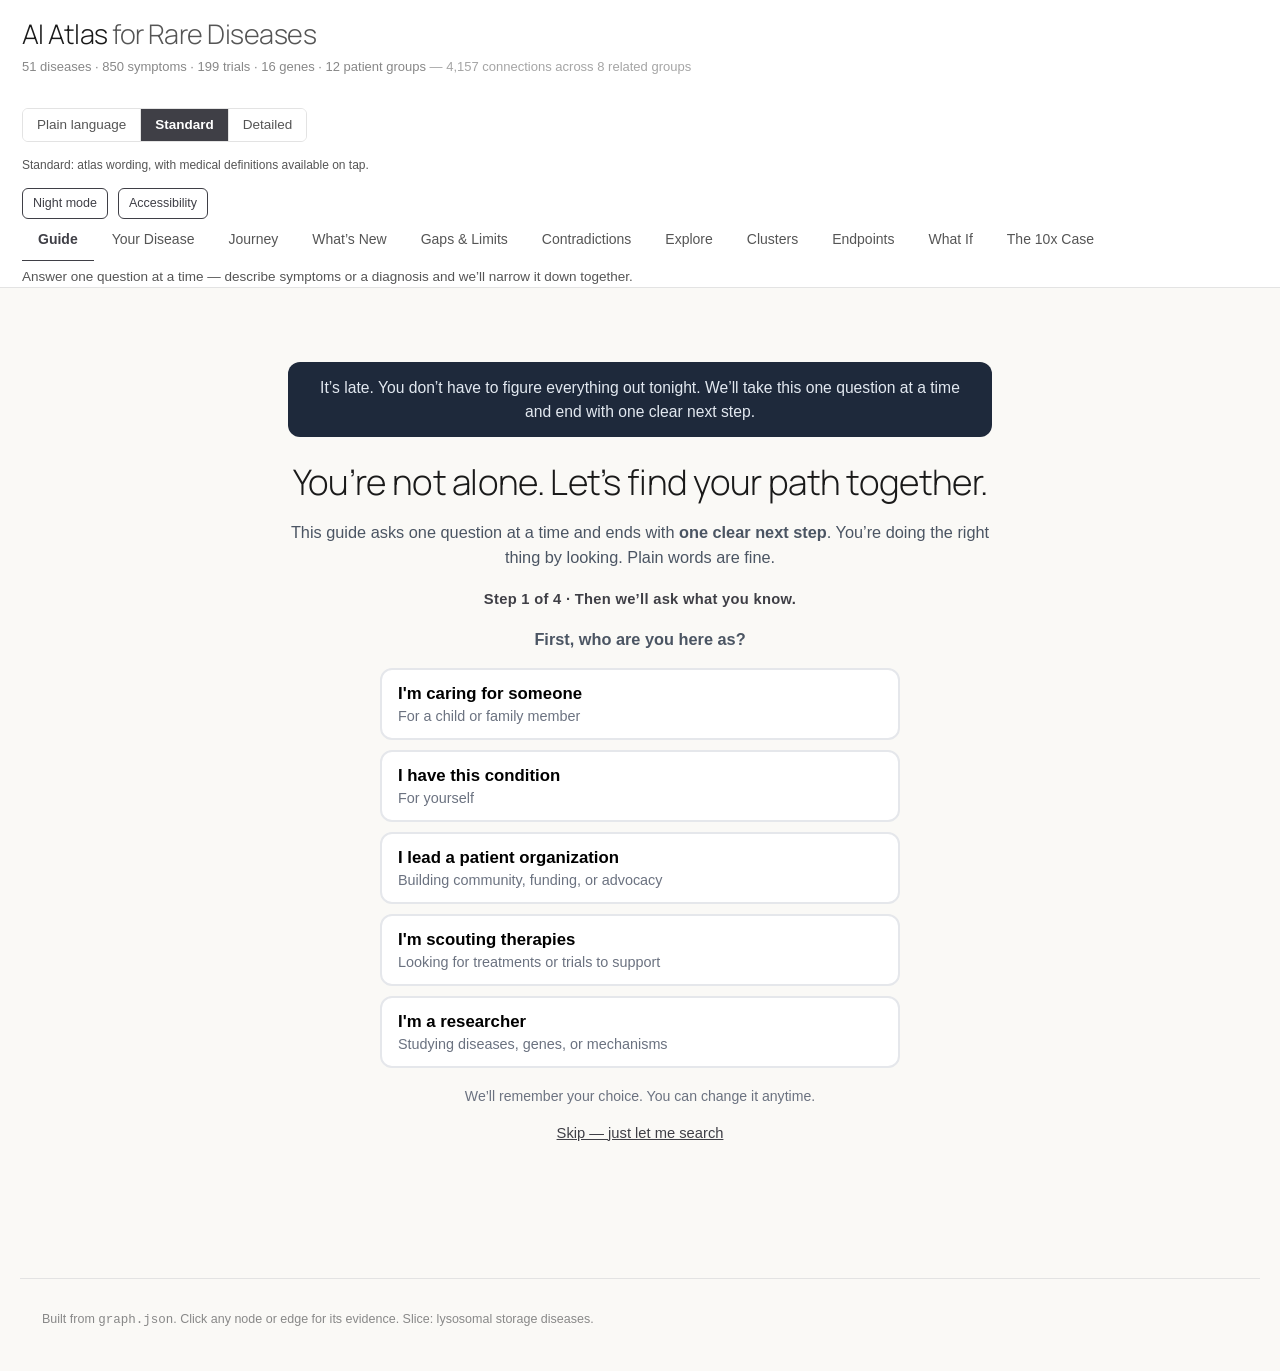
==== commit e8a7c95b: "QA issue 13: Fayuvi sourcing fallback wording, no em dash" ====
--- a/index.html
+++ b/index.html
@@ -202,6 +202,7 @@
 <script src="app.js"></script>
 <script src="views.js"></script>
 <script src="whatif.js"></script>
+<script src="concepts.js"></script>
 <script src="guide.js"></script>
 <script src="endpoints.js"></script>
 </body>
--- a/styles.css
+++ b/styles.css
@@ -531,7 +531,7 @@
 .a11y-panel h3 { margin: 0; font-size: 14px; }
 body.a11y-dys { --font: Verdana, Tahoma, "Segoe UI", sans-serif; letter-spacing: 0.02em; word-spacing: 0.08em; line-height: 1.7; }
 body.a11y-motion * { animation: none !important; transition: none !important; }
-body.a11y-focus .tabs, body.a11y-focus footer, body.a11y-focus .header-controls { display: none; }
+body.a11y-focus footer { display: none; }
 body.a11y-focus main { max-width: 760px; }
 
 /* ---------- night mode ---------- */
@@ -933,3 +933,43 @@
   #guidePrintReport a { overflow-wrap: anywhere; }
   #guidePrintReport a[href]::after { content: ' (' attr(href) ')'; font-size: 8pt; }
 }
+
+/* Reader options apply to content on every tab. */
+body.a11y-dys main * { line-height: 1.8 !important; letter-spacing: .035em !important; word-spacing: .12em !important; text-align: left !important; font-style: normal !important; }
+body.a11y-large main { zoom: 1.2; }
+body.a11y-focus .section-lede, body.a11y-focus .brand p { display: none; }
+body.a11y-focus main { max-width: none; }
+.reading-caption { flex-basis: 100%; margin: 4px 0; font-size: 12px; color: var(--ink-soft); }
+.reading-toast { position: fixed; bottom: 20px; right: 20px; z-index: 120; max-width: 420px; padding: 12px 16px; background: var(--surface); color: var(--ink); border: 1px solid var(--line); border-radius: 8px; }
+.inline-definition { color: var(--ink-soft); font-size: .92em; }
+body.reading-plain .badge, body.reading-plain .ep-deriv, body.reading-plain .ep-tier, body.reading-plain .conf-badge { display: none; }
+body.reading-plain .gloss { border: none; cursor: text; }
+/* Symptom rail: fixed right dock on desktop, toggleable drawer on mobile. */
+.guide-rail-drawer { border: 0; padding: 0; margin: 0; }
+.guide-rail-drawer > summary { cursor: pointer; font-weight: 700; font-size: 15px; padding: 12px 16px; list-style: none; }
+.guide-rail-drawer > summary::-webkit-details-marker { display: none; }
+.guide-rail-drawer > summary .guide-fine { font-weight: 400; }
+@media (min-width: 1025px) {
+  .guide-rail-drawer > summary { display: none; }
+}
+.guide-body:has(.guide-compare) { max-width: none; width: 100%; }
+@media print { .reading-toast, .reading-caption { display: none !important; } }
+
+body:not(.reading-plain) .plain-definition { display: none; }
+body.reading-plain .has-plain-definition { display: none; }
+body.reading-plain .defexp { display: none; }
+@media print { #guidePrintReport .tech-detail { display: block !important; } }
+
+/* ---------- print: endpoints sharing matrix ---------- */
+@media print {
+  body.printing-matrix header, body.printing-matrix nav.tabs, body.printing-matrix footer { display: none !important; }
+  body.printing-matrix main .view { display: none !important; }
+  body.printing-matrix main #view-endpoints { display: block !important; }
+  body.printing-matrix #view-endpoints > :not(h2):not(.ep-howto):not(.ep-matrix-wrap) { display: none !important; }
+  body.printing-matrix #epPrintMatrix { display: none !important; }
+  body.printing-matrix .ep-matrix-wrap { overflow: visible !important; }
+  body.printing-matrix .ep-matrix { width: 100%; table-layout: fixed; font-size: 9pt; }
+  body.printing-matrix .ep-matrix th, body.printing-matrix .ep-matrix td { overflow-wrap: anywhere; padding: 4pt; }
+  body.printing-matrix thead { display: table-header-group; }
+  body.printing-matrix tr { break-inside: avoid; }
+}
